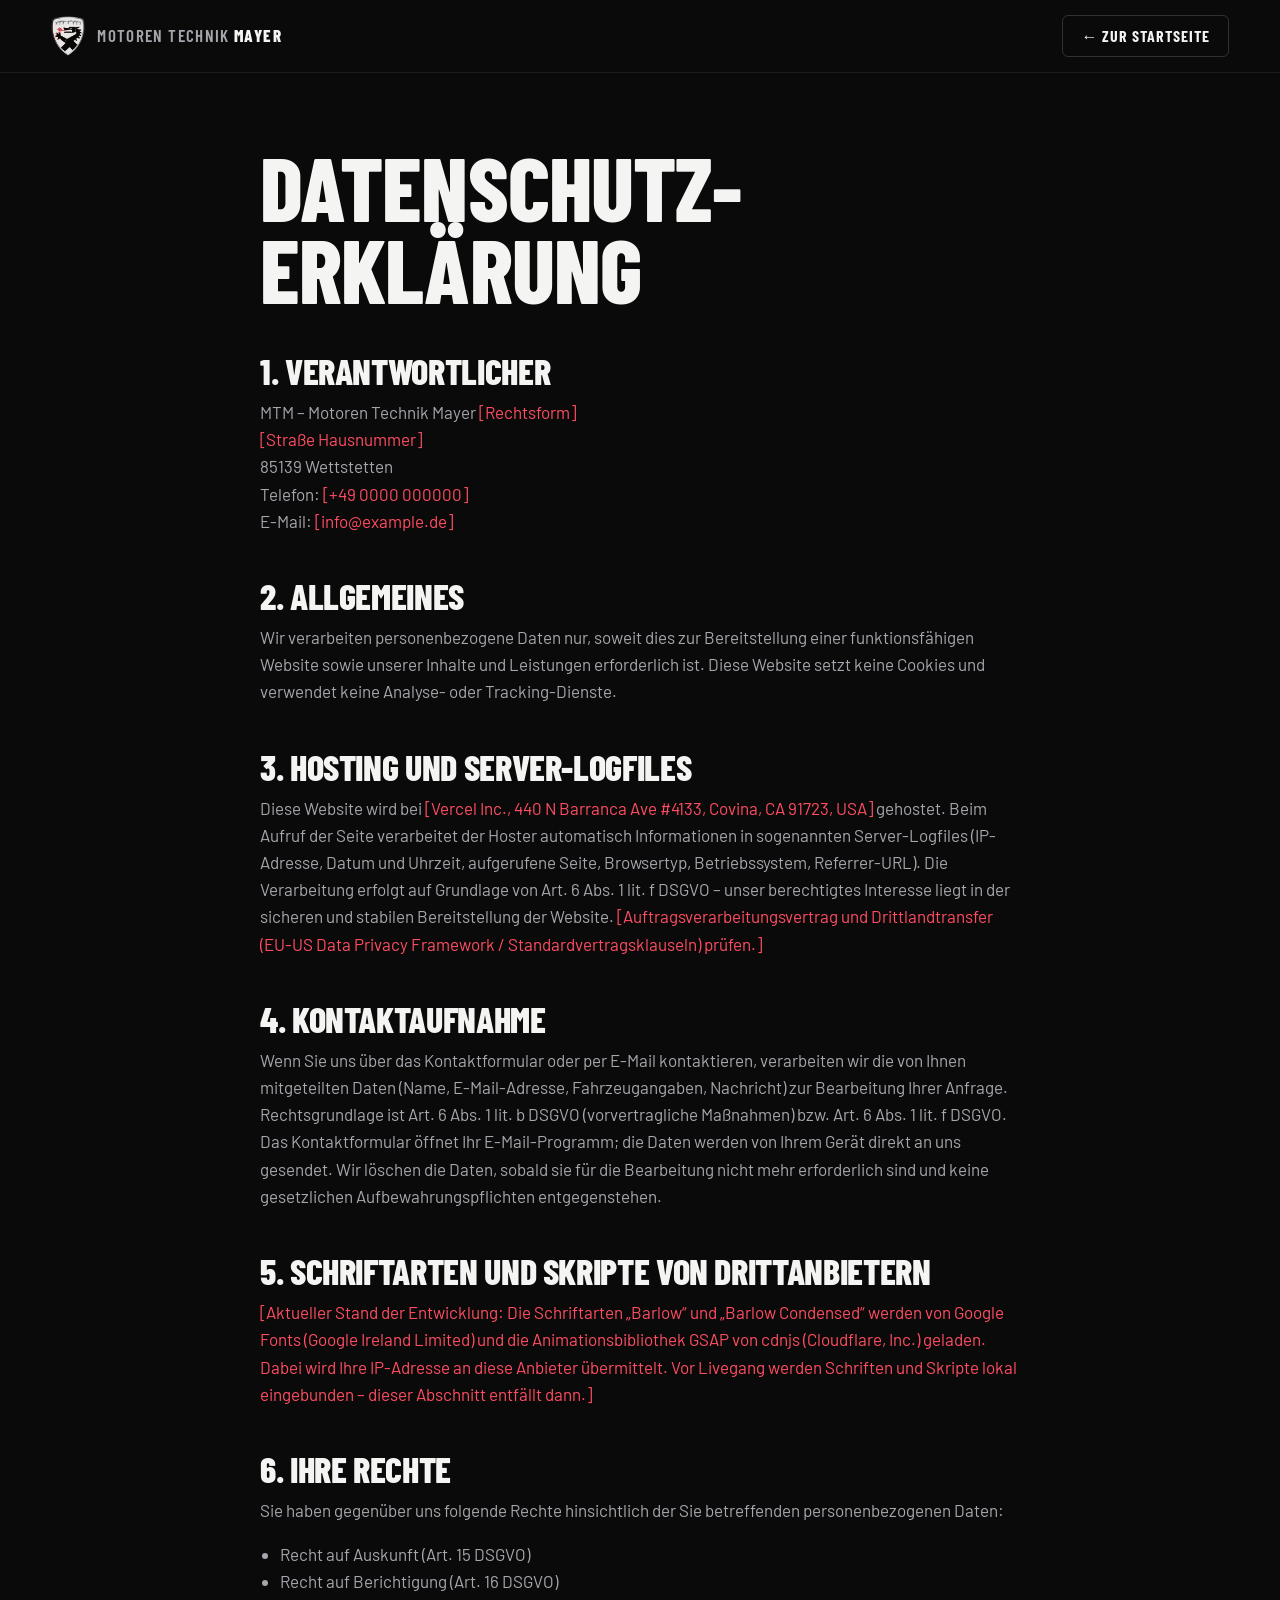
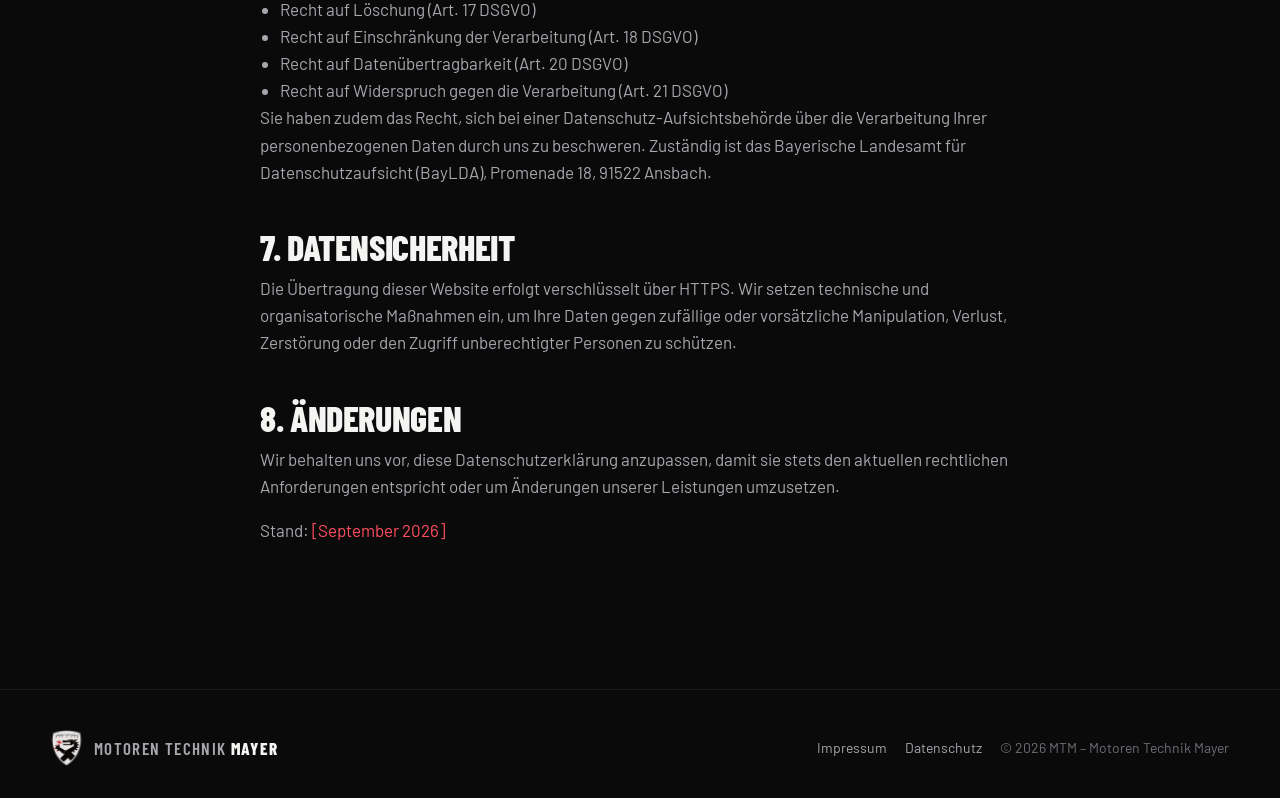
==== datenschutz.html @ c486013d "MTM Website: Onepager, Rechtsseiten und Projektgerüst Hero, Ticker, Leistungen (8 Karten), Stage 1 R" ====
<!DOCTYPE html>
<html lang="de">
<head>
<meta charset="utf-8">
<meta name="viewport" content="width=device-width, initial-scale=1, viewport-fit=cover">
<meta name="theme-color" content="#0A0A0B">
<title>Datenschutzerklärung — MTM Motoren Technik Mayer</title>
<meta name="robots" content="noindex, follow">
<link rel="canonical" href="https://DOMAIN/datenschutz">
<link rel="icon" href="assets/logos/mtm-wappen.png" type="image/png">
<link rel="preconnect" href="https://fonts.googleapis.com">
<link rel="preconnect" href="https://fonts.gstatic.com" crossorigin>
<link href="https://fonts.googleapis.com/css2?family=Barlow+Condensed:wght@700;800&family=Barlow:wght@400;500;600&display=swap" rel="stylesheet">
<link rel="stylesheet" href="style.css">
</head>
<body>
<header class="nav nav--static">
  <div class="nav__inner">
    <a class="nav__brand" href="index.html" aria-label="MTM – zur Startseite">
      <img src="assets/logos/mtm-wappen.png" alt="" width="128" height="150">
      <span class="nav__brand-text">Motoren Technik <strong>Mayer</strong></span>
    </a>
    <a class="btn btn--ghost btn--sm" href="index.html">← Zur Startseite</a>
  </div>
</header>

<main class="legal">
  <div class="container">
    <h1>Datenschutz&shy;erklärung</h1>

    <!-- TODO: Entwurf. Vor Livegang durch den Kunden bzw. rechtlich prüfen lassen. -->
    <h2>1. Verantwortlicher</h2>
    <address>
      MTM – Motoren Technik Mayer <span class="todo">[Rechtsform]</span><br>
      <span class="todo">[Straße Hausnummer]</span><br>
      85139 Wettstetten<br>
      Telefon: <span class="todo">[+49 0000 000000]</span><br>
      E-Mail: <span class="todo">[info@example.de]</span>
    </address>

    <h2>2. Allgemeines</h2>
    <p>Wir verarbeiten personenbezogene Daten nur, soweit dies zur Bereitstellung einer funktionsfähigen Website sowie unserer Inhalte und Leistungen erforderlich ist. Diese Website setzt keine Cookies und verwendet keine Analyse- oder Tracking-Dienste.</p>

    <h2>3. Hosting und Server-Logfiles</h2>
    <p>Diese Website wird bei <span class="todo">[Vercel Inc., 440 N Barranca Ave #4133, Covina, CA 91723, USA]</span> gehostet. Beim Aufruf der Seite verarbeitet der Hoster automatisch Informationen in sogenannten Server-Logfiles (IP-Adresse, Datum und Uhrzeit, aufgerufene Seite, Browsertyp, Betriebssystem, Referrer-URL). Die Verarbeitung erfolgt auf Grundlage von Art. 6 Abs. 1 lit. f DSGVO – unser berechtigtes Interesse liegt in der sicheren und stabilen Bereitstellung der Website. <span class="todo">[Auftragsverarbeitungsvertrag und Drittlandtransfer (EU-US Data Privacy Framework / Standardvertragsklauseln) prüfen.]</span></p>

    <h2>4. Kontaktaufnahme</h2>
    <p>Wenn Sie uns über das Kontaktformular oder per E-Mail kontaktieren, verarbeiten wir die von Ihnen mitgeteilten Daten (Name, E-Mail-Adresse, Fahrzeugangaben, Nachricht) zur Bearbeitung Ihrer Anfrage. Rechtsgrundlage ist Art. 6 Abs. 1 lit. b DSGVO (vorvertragliche Maßnahmen) bzw. Art. 6 Abs. 1 lit. f DSGVO. Das Kontaktformular öffnet Ihr E-Mail-Programm; die Daten werden von Ihrem Gerät direkt an uns gesendet. Wir löschen die Daten, sobald sie für die Bearbeitung nicht mehr erforderlich sind und keine gesetzlichen Aufbewahrungspflichten entgegenstehen.</p>

    <h2>5. Schriftarten und Skripte von Drittanbietern</h2>
    <p><span class="todo">[Aktueller Stand der Entwicklung: Die Schriftarten „Barlow“ und „Barlow Condensed“ werden von Google Fonts (Google Ireland Limited) und die Animationsbibliothek GSAP von cdnjs (Cloudflare, Inc.) geladen. Dabei wird Ihre IP-Adresse an diese Anbieter übermittelt. Vor Livegang werden Schriften und Skripte lokal eingebunden – dieser Abschnitt entfällt dann.]</span></p>

    <h2>6. Ihre Rechte</h2>
    <p>Sie haben gegenüber uns folgende Rechte hinsichtlich der Sie betreffenden personenbezogenen Daten:</p>
    <ul>
      <li>Recht auf Auskunft (Art. 15 DSGVO)</li>
      <li>Recht auf Berichtigung (Art. 16 DSGVO)</li>
      <li>Recht auf Löschung (Art. 17 DSGVO)</li>
      <li>Recht auf Einschränkung der Verarbeitung (Art. 18 DSGVO)</li>
      <li>Recht auf Datenübertragbarkeit (Art. 20 DSGVO)</li>
      <li>Recht auf Widerspruch gegen die Verarbeitung (Art. 21 DSGVO)</li>
    </ul>
    <p>Sie haben zudem das Recht, sich bei einer Datenschutz-Aufsichtsbehörde über die Verarbeitung Ihrer personenbezogenen Daten durch uns zu beschweren. Zuständig ist das Bayerische Landesamt für Datenschutzaufsicht (BayLDA), Promenade 18, 91522 Ansbach.</p>

    <h2>7. Datensicherheit</h2>
    <p>Die Übertragung dieser Website erfolgt verschlüsselt über HTTPS. Wir setzen technische und organisatorische Maßnahmen ein, um Ihre Daten gegen zufällige oder vorsätzliche Manipulation, Verlust, Zerstörung oder den Zugriff unberechtigter Personen zu schützen.</p>

    <h2>8. Änderungen</h2>
    <p>Wir behalten uns vor, diese Datenschutzerklärung anzupassen, damit sie stets den aktuellen rechtlichen Anforderungen entspricht oder um Änderungen unserer Leistungen umzusetzen.</p>
    <p>Stand: <span class="todo">[September 2026]</span></p>
  </div>
</main>

<footer class="footer">
  <div class="container footer__inner">
    <a class="footer__brand" href="index.html">
      <img src="assets/logos/mtm-wappen.png" alt="" width="128" height="150">
      <span>Motoren Technik <strong>Mayer</strong></span>
    </a>
    <div class="footer__legal">
      <a href="impressum.html">Impressum</a>
      <a href="datenschutz.html">Datenschutz</a>
      <span>© 2026 MTM – Motoren Technik Mayer</span>
    </div>
  </div>
</footer>
</body>
</html>
---- style.css ----
/* MTM — Motoren Technik Mayer · style.css
   Tokens oben, dann Basis, Komponenten, Sektionen, Responsive. */

/* ---------- tokens ---------- */
:root{
  --bg:#0A0A0B; --bg-2:#111113; --bg-3:#18181B;
  --ink:#F4F4F2; --ink-2:#A6A6AC; --ink-3:#6E6E75;
  --line:rgba(255,255,255,.08); --line-2:rgba(255,255,255,.16);
  --accent:#E4001B; --accent-2:#FF2A42; --accent-dark:#8F0012;
  --accent-text:#FF4D61;
  --chrome:#C9CBCF; --paper:#FFFFFF;
  --display:'Barlow Condensed',Impact,'Arial Narrow',sans-serif;
  --body:'Barlow',system-ui,-apple-system,'Segoe UI',sans-serif;
  --gutter:clamp(20px,4vw,56px); --max:1400px;
  --r:6px; --r-lg:10px;
  --nav-h:72px;
  --ease:cubic-bezier(.2,.8,.2,1); --dur:.2s;
  --shadow:0 20px 60px rgba(0,0,0,.45);
}

/* ---------- basis ---------- */
*,*::before,*::after{box-sizing:border-box}
html{
  scroll-behavior:smooth;
  scroll-padding-top:calc(var(--nav-h) + 8px);
  -webkit-text-size-adjust:100%;
}
body{
  margin:0;
  background:var(--bg);
  color:var(--ink);
  font-family:var(--body);
  font-size:17px;
  line-height:1.6;
  -webkit-font-smoothing:antialiased;
  -webkit-tap-highlight-color:transparent;
  overflow-x:hidden;
}
img{display:block;max-width:100%;height:auto}
a{color:inherit;text-decoration:none}
p{margin:0 0 1em}
ul{margin:0;padding:0;list-style:none}
h1,h2,h3{margin:0;font-family:var(--display);line-height:.92;text-transform:uppercase;letter-spacing:-.01em;text-wrap:balance}
h1{font-weight:800}
h2{font-weight:800;font-size:clamp(38px,5.2vw,74px)}
h3{font-weight:700;font-size:28px;letter-spacing:0}
strong{font-weight:600}
::selection{background:var(--accent);color:#fff}
:focus-visible{outline:2px solid var(--accent-2);outline-offset:3px}
.nowrap{white-space:nowrap}

.skip{
  position:absolute;left:var(--gutter);top:-100px;z-index:100;
  padding:10px 16px;background:var(--accent);color:#fff;border-radius:var(--r);
}
.skip:focus{top:12px}

/* Reveal-Zustand nur, wenn JS läuft; ohne JS/GSAP ist alles sichtbar. */
.js [data-reveal],.js [data-reveal-group]>*{opacity:0;transform:translateY(30px)}
.js [data-hero]{opacity:0;transform:translateY(24px)}
.js [data-hero-media]{opacity:0;transform:scale(1.04)}
.js [data-hero-line]{transform:translateY(110%)}
@media (prefers-reduced-motion:reduce){
  html{scroll-behavior:auto}
  *{animation:none!important;transition:none!important}
  .js [data-reveal],.js [data-reveal-group]>*,.js [data-hero],.js [data-hero-media],.js [data-hero-line]{opacity:1;transform:none}
}

/* ---------- layout ---------- */
.container{width:min(100% - 2*var(--gutter),var(--max));margin-inline:auto}
.section{padding-block:clamp(80px,10vw,150px)}
.section__head{max-width:900px;margin-bottom:clamp(40px,5vw,72px)}
.section__head--row{
  max-width:none;display:flex;align-items:flex-end;justify-content:space-between;gap:32px;flex-wrap:wrap;
}
.section__head--row .btn{flex-shrink:0;margin-bottom:6px}
.section__lead{font-size:19px;color:var(--ink-2);max-width:640px;margin-top:20px}
.grid-2{display:grid;grid-template-columns:1fr 1fr;gap:clamp(40px,6vw,96px);align-items:center}
.grid-2--rev>*:first-child{order:2}
.grid-2--rev>*:last-child{order:1}

.eyebrow{
  font-family:var(--display);font-weight:700;font-size:14px;letter-spacing:.18em;text-transform:uppercase;
  color:var(--accent-text);margin:0 0 18px;
}
.eyebrow::before{
  content:"";display:inline-block;width:22px;height:2px;background:var(--accent);
  vertical-align:middle;margin-right:12px;position:relative;top:-2px;
}

/* ---------- buttons ---------- */
.btn{
  display:inline-flex;align-items:center;justify-content:center;gap:10px;
  min-height:52px;padding:0 26px;border-radius:var(--r);
  font-family:var(--display);font-weight:700;font-size:18px;letter-spacing:.06em;text-transform:uppercase;
  border:1px solid transparent;cursor:pointer;
  transition:background-color var(--dur) var(--ease),border-color var(--dur) var(--ease),color var(--dur) var(--ease),transform var(--dur) var(--ease);
}
.btn:active{transform:scale(.98)}
.btn--primary{background:var(--accent);color:#fff}
.btn--ghost{border-color:var(--line-2);color:var(--ink)}
.btn--sm{min-height:42px;padding:0 18px;font-size:16px}
.btn--block{width:100%}
.btn__arrow{transition:transform var(--dur) var(--ease)}
@media (hover:hover){
  .btn--primary:hover{background:var(--accent-2)}
  .btn--ghost:hover{border-color:var(--ink);background:rgba(255,255,255,.04)}
  .btn:hover .btn__arrow{transform:translateX(4px)}
}

.chip{
  display:inline-block;padding:6px 12px;border-radius:4px;
  background:rgba(10,10,11,.75);backdrop-filter:blur(8px);-webkit-backdrop-filter:blur(8px);
  border:1px solid var(--line-2);
  font-family:var(--display);font-size:14px;font-weight:600;letter-spacing:.1em;text-transform:uppercase;color:var(--chrome);
}

/* ---------- nav ---------- */
.nav{
  position:fixed;inset:0 0 auto 0;z-index:50;
  padding-top:env(safe-area-inset-top);
  transition:background-color .3s var(--ease),border-color .3s var(--ease);
  border-bottom:1px solid transparent;
}
.nav.is-scrolled{
  background:rgba(10,10,11,.82);
  backdrop-filter:blur(14px);-webkit-backdrop-filter:blur(14px);
  border-color:var(--line);
}
.nav__inner{
  width:min(100% - 2*var(--gutter),var(--max));margin-inline:auto;
  height:var(--nav-h);display:flex;align-items:center;justify-content:space-between;gap:24px;
}
.nav__brand{display:flex;align-items:center;gap:12px}
.nav__brand img{width:auto;height:40px}
.nav__brand-text{
  font-family:var(--display);font-size:17px;letter-spacing:.08em;text-transform:uppercase;color:var(--ink-2);font-weight:600;
}
.nav__brand-text strong{color:var(--ink);font-weight:800}
.nav__links{display:flex;align-items:center;gap:28px}
.nav__links>a:not(.btn){
  font-weight:500;font-size:15px;letter-spacing:.02em;color:var(--ink-2);
  transition:color var(--dur) var(--ease);
}
.nav__links>a:not(.btn)[aria-current]{color:var(--ink)}
@media (hover:hover){.nav__links>a:not(.btn):hover{color:var(--ink)}}
.nav__toggle{
  display:none;width:48px;height:48px;margin-right:-10px;padding:0;
  background:none;border:0;cursor:pointer;position:relative;
}
.nav__toggle span{
  position:absolute;left:12px;width:24px;height:2px;background:var(--ink);
  transition:transform .3s var(--ease),top .3s var(--ease);
}
.nav__toggle span:first-child{top:19px}
.nav__toggle span:last-child{top:27px}
.nav__toggle[aria-expanded="true"] span:first-child{top:23px;transform:rotate(45deg)}
.nav__toggle[aria-expanded="true"] span:last-child{top:23px;transform:rotate(-45deg)}

/* ---------- hero ---------- */
.hero{
  position:relative;overflow:hidden;
  padding-top:calc(var(--nav-h) + env(safe-area-inset-top) + clamp(40px,8vh,96px));
  padding-bottom:clamp(56px,8vh,110px);
  min-height:100svh;display:flex;align-items:center;
}
.hero__inner{
  width:min(100% - 2*var(--gutter),var(--max));margin-inline:auto;
  display:grid;grid-template-columns:minmax(0,1.15fr) minmax(0,.85fr);gap:clamp(32px,5vw,80px);align-items:center;
  position:relative;z-index:1;
}
.hero__title{
  font-size:clamp(64px,10.5vw,164px);
  line-height:.88;margin:8px 0 28px;
}
.hero__title .line{display:block;overflow:hidden;padding-bottom:.06em;margin-bottom:-.06em}
.hero__title .line>span{display:block}
.hero__title em{font-style:normal;color:var(--accent)}
.hero__lead{font-size:clamp(18px,1.6vw,21px);color:var(--ink-2);max-width:560px;margin-bottom:34px}
.hero__actions{display:flex;flex-wrap:wrap;gap:14px;margin-bottom:clamp(40px,5vw,64px)}
.hero__facts{display:grid;grid-template-columns:repeat(3,minmax(0,auto));gap:24px;justify-content:start}
.hero__facts li{display:flex;flex-direction:column;gap:2px}
.hero__facts li+li{padding-left:24px;border-left:1px solid var(--line-2)}
.hero__facts strong{font-family:var(--display);font-size:30px;font-weight:800;line-height:1;text-transform:uppercase}
.hero__facts span{font-size:14px;color:var(--ink-3);max-width:180px;line-height:1.35}

.hero__media{
  position:relative;margin:0;border-radius:var(--r-lg);overflow:hidden;
  border:1px solid var(--line-2);box-shadow:var(--shadow);
  aspect-ratio:659/500;background:var(--bg-2);
}
.hero__media img{width:100%;height:100%;object-fit:cover}
.hero__media .chip{position:absolute;left:16px;bottom:16px}
.hero__media::after{
  content:"";position:absolute;inset:0;pointer-events:none;
  background:linear-gradient(180deg,rgba(0,0,0,0) 55%,rgba(0,0,0,.45));
}
.hero__glow{
  position:absolute;right:-10%;top:10%;width:60vw;height:60vw;max-width:900px;max-height:900px;
  background:radial-gradient(circle,rgba(228,0,27,.22) 0%,rgba(228,0,27,0) 60%);
  filter:blur(20px);pointer-events:none;
}

/* ---------- ticker ---------- */
.ticker{
  border-block:1px solid var(--line);overflow:hidden;
  background:var(--bg-2);
  -webkit-mask-image:linear-gradient(90deg,transparent,#000 8%,#000 92%,transparent);
  mask-image:linear-gradient(90deg,transparent,#000 8%,#000 92%,transparent);
}
.ticker__track{
  display:flex;width:max-content;padding:18px 0;
  animation:ticker 38s linear infinite;
}
.ticker__track span{
  font-family:var(--display);font-weight:700;font-size:18px;letter-spacing:.16em;text-transform:uppercase;color:var(--ink-2);
  padding:0 34px;position:relative;white-space:nowrap;
}
.ticker__track span::after{
  content:"";position:absolute;right:-3px;top:50%;width:6px;height:6px;margin-top:-3px;background:var(--accent);transform:rotate(45deg);
}
@keyframes ticker{to{transform:translateX(-50%)}}
@media (hover:hover){.ticker:hover .ticker__track{animation-play-state:paused}}

/* ---------- cards (leistungen) ---------- */
.cards{display:grid;grid-template-columns:repeat(4,1fr);gap:18px}
.card{
  background:var(--bg-2);border:1px solid var(--line);border-radius:var(--r-lg);overflow:hidden;
  display:flex;flex-direction:column;
  transition:border-color var(--dur) var(--ease),transform .35s var(--ease);
}
.card__media{
  position:relative;aspect-ratio:3/2;background:var(--paper);overflow:hidden;
}
.card__media img{
  position:absolute;inset:0;width:100%;height:100%;object-fit:contain;padding:8%;
  transition:transform .6s var(--ease),opacity .4s var(--ease);
}
.card__media--photo{background:var(--bg-3)}
.card__media--photo img{object-fit:cover;padding:0}
.card__swap{opacity:0}
.card__body{padding:22px 22px 26px;display:flex;flex-direction:column;gap:8px;flex:1}
.card__index{
  font-family:var(--display);font-size:14px;font-weight:700;letter-spacing:.16em;color:var(--accent-text);
}
.card__body h3{margin-bottom:2px}
.card__body p{color:var(--ink-2);font-size:15.5px;margin:0}
@media (hover:hover){
  .card:hover{border-color:var(--line-2);transform:translateY(-4px)}
  .card:hover .card__media img{transform:scale(1.04)}
  .card--swap:hover .card__swap{opacity:1}
}

/* ---------- stage 1 ---------- */
.stage{
  padding-block:clamp(80px,10vw,150px);
  background:
    radial-gradient(ellipse 70% 60% at 50% 100%,rgba(228,0,27,.16),transparent 70%),
    var(--bg-2);
  border-block:1px solid var(--line);
}
.stage__banner{
  margin:0;border-radius:var(--r-lg);overflow:hidden;border:1px solid var(--line-2);
  aspect-ratio:1500/438;background:var(--bg-3);box-shadow:var(--shadow);
}
.stage__banner img{width:100%;height:100%;object-fit:cover}
.stage__grid{
  display:grid;grid-template-columns:1fr 1fr;gap:clamp(32px,5vw,80px);align-items:center;
  margin-top:clamp(36px,4vw,56px);
}
.specs{display:grid;grid-template-columns:repeat(3,1fr);gap:14px}
.specs li{
  background:var(--bg);border:1px solid var(--line);border-radius:var(--r-lg);padding:22px 18px 18px;
  display:flex;flex-direction:column;gap:6px;
}
.specs strong{font-family:var(--display);font-size:clamp(40px,4.5vw,64px);font-weight:800;line-height:1;text-transform:uppercase}
.specs span{font-family:var(--display);font-size:15px;font-weight:700;letter-spacing:.16em;text-transform:uppercase;color:var(--accent-text)}
.stage__copy p{color:var(--ink-2);font-size:18px}
.stage__copy p:last-child{margin-bottom:0}

/* ---------- technik / about ---------- */
.technik__media,.about__media{position:relative;display:grid;gap:18px}
.panel{
  margin:0;border-radius:var(--r-lg);overflow:hidden;border:1px solid var(--line-2);
  background:var(--bg-3);box-shadow:var(--shadow);
}
.panel img{width:100%;height:100%;object-fit:cover}
.panel--light{background:var(--paper)}
.panel--light img{object-fit:contain;padding:6%}
.panel--offset{width:72%;margin-left:auto;margin-top:-14%}
.technik__copy h2,.about__copy h2{margin-bottom:22px}
.technik__copy>p,.about__copy>p{color:var(--ink-2);font-size:18px}
.checks{display:grid;gap:12px;margin:26px 0 34px}
.checks li{position:relative;padding-left:32px;font-weight:500}
.checks li::before{
  content:"";position:absolute;left:0;top:7px;width:14px;height:8px;
  border-left:2px solid var(--accent);border-bottom:2px solid var(--accent);transform:rotate(-45deg);
}
.stats{display:grid;grid-template-columns:repeat(3,1fr);gap:24px;margin-top:36px;padding-top:32px;border-top:1px solid var(--line)}
.stats strong{display:block;font-family:var(--display);font-size:clamp(40px,4vw,56px);font-weight:800;line-height:1;margin-bottom:6px}
.stats li>span{font-size:14px;color:var(--ink-3);line-height:1.35;display:block}

/* ---------- kontakt ---------- */
.contact{border-top:1px solid var(--line);background:var(--bg-2)}
.contact .grid-2{align-items:start}
.contact__copy h2{margin-bottom:22px}
.contact__copy>p{color:var(--ink-2);font-size:18px}
.contact__address{
  font-style:normal;display:grid;grid-template-columns:1fr 1fr;gap:24px 32px;margin-top:36px;padding-top:32px;border-top:1px solid var(--line);
}
.contact__address p{margin:0;line-height:1.5}
.contact__address a{border-bottom:1px solid var(--line-2);transition:border-color var(--dur) var(--ease)}
@media (hover:hover){.contact__address a:hover{border-color:var(--ink)}}
.contact__label{
  display:block;font-family:var(--display);font-size:13px;font-weight:700;letter-spacing:.16em;text-transform:uppercase;color:var(--ink-3);margin-bottom:6px;
}

.form{
  background:var(--bg);border:1px solid var(--line);border-radius:var(--r-lg);
  padding:clamp(22px,3vw,36px);display:grid;gap:18px;
}
.form__row{display:grid;grid-template-columns:1fr 1fr;gap:18px}
.field{display:grid;gap:8px}
.field>span{font-size:14px;font-weight:600;letter-spacing:.02em}
.field small{font-weight:400;color:var(--ink-3)}
.field input,.field textarea{
  width:100%;font:inherit;font-size:16px;color:var(--ink);
  background:var(--bg-3);border:1px solid var(--line-2);border-radius:var(--r);
  padding:13px 14px;min-height:50px;
  transition:border-color var(--dur) var(--ease),box-shadow var(--dur) var(--ease);
}
.field textarea{resize:vertical;min-height:130px}
.field input::placeholder,.field textarea::placeholder{color:var(--ink-3)}
.field input:focus,.field textarea:focus{outline:0;border-color:var(--accent);box-shadow:0 0 0 3px rgba(228,0,27,.2)}
.field input:user-invalid,.field textarea:user-invalid{border-color:var(--accent)}
.check{display:flex;gap:12px;align-items:flex-start;font-size:14px;color:var(--ink-2);cursor:pointer}
.check input{width:20px;height:20px;margin:1px 0 0;accent-color:var(--accent);flex-shrink:0}
.check a{color:var(--ink);border-bottom:1px solid var(--line-2)}
.form__note{margin:0;font-size:14px;color:var(--ink-2);min-height:1.4em}
.form__note.is-error{color:var(--accent-text)}

/* ---------- footer ---------- */
.footer{border-top:1px solid var(--line);padding:40px 0 calc(32px + env(safe-area-inset-bottom))}
.footer__inner{display:flex;align-items:center;justify-content:space-between;gap:28px;flex-wrap:wrap}
.footer__brand{display:flex;align-items:center;gap:12px;font-family:var(--display);letter-spacing:.08em;text-transform:uppercase;color:var(--ink-2);font-weight:600}
.footer__brand img{height:36px;width:auto}
.footer__brand strong{color:var(--ink);font-weight:800}
.footer__nav{display:flex;gap:22px;flex-wrap:wrap}
.footer__nav a,.footer__legal a{font-size:14px;color:var(--ink-2);transition:color var(--dur) var(--ease)}
@media (hover:hover){.footer__nav a:hover,.footer__legal a:hover{color:var(--ink)}}
.footer__legal{display:flex;gap:18px;flex-wrap:wrap;font-size:14px;color:var(--ink-3)}

/* ---------- responsive ---------- */
@media (max-width:1100px){
  .cards{grid-template-columns:repeat(2,1fr)}
  .hero__title{font-size:clamp(60px,12vw,140px)}
}
@media (max-width:900px){
  :root{--nav-h:64px}
  .nav__toggle{display:block}
  .nav__links{
    position:fixed;inset:calc(var(--nav-h) + env(safe-area-inset-top)) 0 auto 0;
    flex-direction:column;align-items:stretch;gap:0;
    background:var(--bg);border-bottom:1px solid var(--line);
    padding:8px var(--gutter) 24px;
    transform:translateY(-8px);opacity:0;visibility:hidden;
    transition:transform .3s var(--ease),opacity .3s var(--ease),visibility 0s .3s;
  }
  .nav.is-open .nav__links{transform:none;opacity:1;visibility:visible;transition-delay:0s}
  .nav.is-open{background:var(--bg);border-color:var(--line)}
  .nav__links>a:not(.btn){font-size:20px;font-family:var(--display);text-transform:uppercase;letter-spacing:.06em;padding:14px 0;border-bottom:1px solid var(--line)}
  .nav__links>.btn{margin-top:18px;width:100%;min-height:52px;font-size:18px}
  .nav__brand-text{display:none}

  .hero{min-height:auto;display:block}
  .hero__inner{grid-template-columns:1fr}
  .hero__media{max-width:560px}
  .hero__glow{right:-30%;top:auto;bottom:-10%;width:90vw;height:90vw}

  .grid-2{grid-template-columns:1fr}
  .grid-2--rev>*:first-child{order:1}
  .grid-2--rev>*:last-child{order:2}
  .technik__media,.about__media{max-width:560px}
  .stage__grid{grid-template-columns:1fr}
}
@media (max-width:640px){
  body{font-size:16px}
  .cards{grid-template-columns:1fr}
  .hero__facts{grid-template-columns:1fr 1fr;gap:16px}
  .hero__facts li:last-child{grid-column:1 / -1;padding-left:0;border-left:0}
  .hero__facts strong{font-size:26px}
  .specs{grid-template-columns:1fr 1fr}
  .specs li:last-child{grid-column:1 / -1}
  .stats{grid-template-columns:1fr 1fr}
  .stats li:last-child{grid-column:1 / -1}
  .contact__address{grid-template-columns:1fr}
  .form__row{grid-template-columns:1fr}
  .footer__inner{flex-direction:column;align-items:flex-start}
  h3{font-size:26px}
}

/* ---------- rechtstexte (impressum / datenschutz, ohne JS) ---------- */
.legal{padding:clamp(40px,6vw,72px) 0 clamp(80px,10vw,140px)}
.legal .container{max-width:760px}
.legal h1{font-size:clamp(44px,7vw,96px);margin-bottom:32px}
.legal h2{font-size:clamp(26px,3vw,36px);margin:44px 0 12px}
.legal p,.legal li{color:var(--ink-2)}
.legal ul{padding-left:20px;list-style:disc}
.legal a{color:var(--ink);border-bottom:1px solid var(--line-2)}
.legal address{font-style:normal;margin-bottom:1em;color:var(--ink-2)}
.legal .todo{color:var(--accent-text)}
.nav--static{position:static;background:var(--bg);border-color:var(--line)}
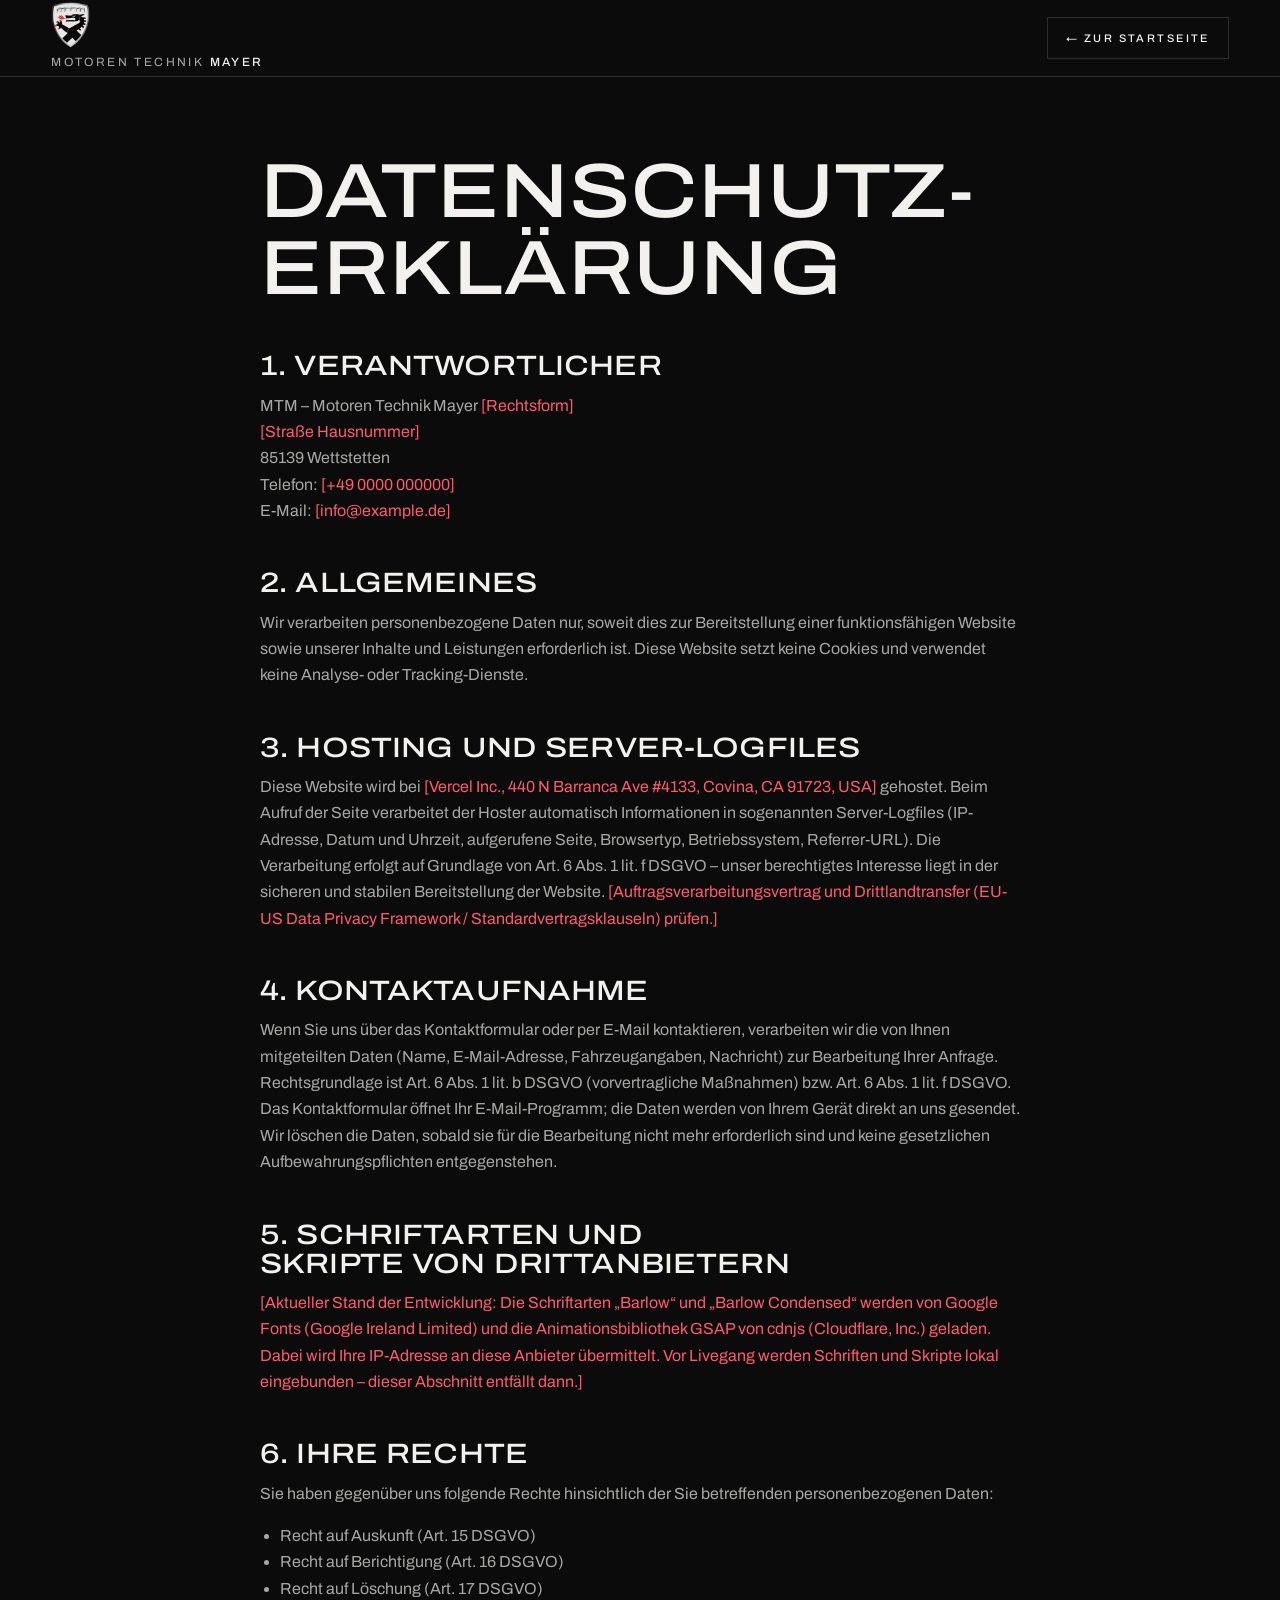
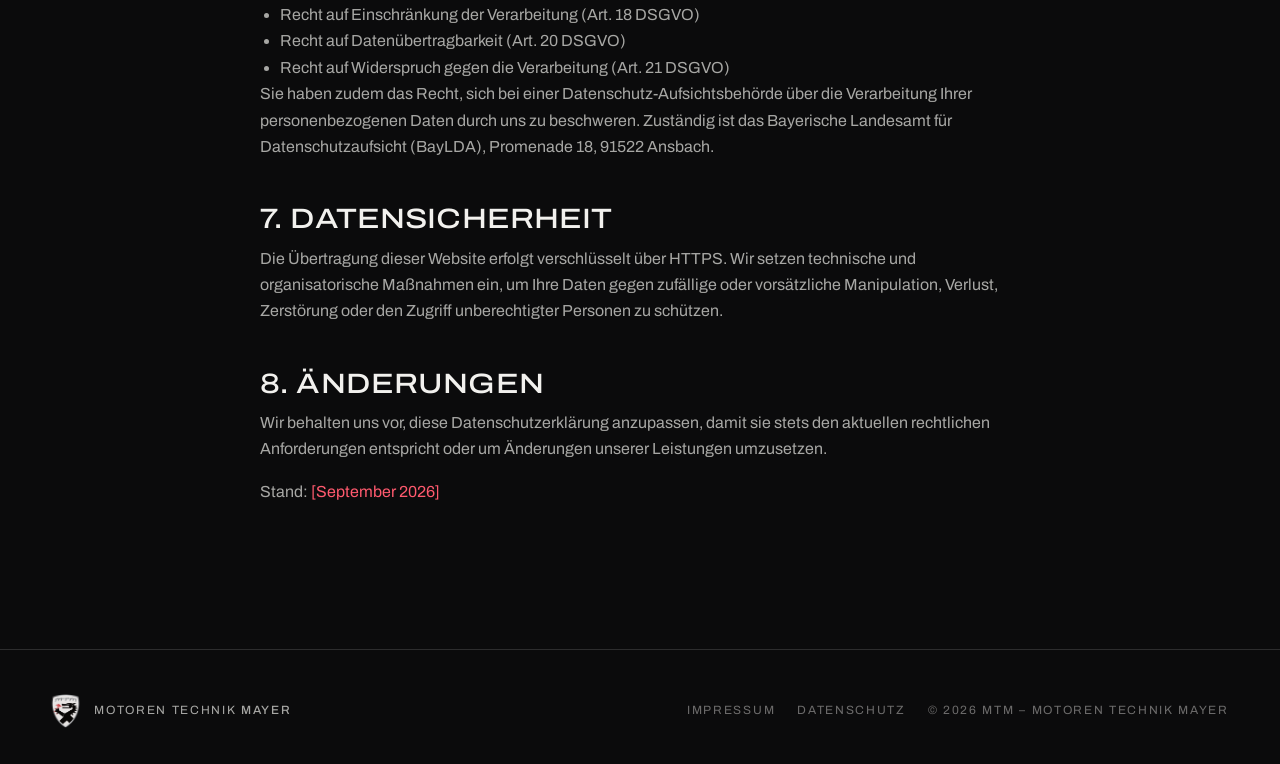
==== commit dec933a9: "Redesign: cinematischer Lamborghini-Look - Hero als Vollbild-Slider (3 Slides, Ken Burns, Fortschrit" ====
--- a/datenschutz.html
+++ b/datenschutz.html
@@ -10,7 +10,7 @@
 <link rel="icon" href="assets/logos/mtm-wappen.png" type="image/png">
 <link rel="preconnect" href="https://fonts.googleapis.com">
 <link rel="preconnect" href="https://fonts.gstatic.com" crossorigin>
-<link href="https://fonts.googleapis.com/css2?family=Barlow+Condensed:wght@700;800&family=Barlow:wght@400;500;600&display=swap" rel="stylesheet">
+<link href="https://fonts.googleapis.com/css2?family=Archivo:wdth,wght@100..125,300..700&display=swap" rel="stylesheet">
 <link rel="stylesheet" href="style.css">
 </head>
 <body>
--- a/style.css
+++ b/style.css
@@ -1,412 +1,389 @@
 /* MTM — Motoren Technik Mayer · style.css
-   Tokens oben, dann Basis, Komponenten, Sektionen, Responsive. */
+   Tokens oben, dann Basis, Komponenten, Sektionen, Responsive.
+   Look: cinematisch-dunkel mit weißen Blöcken, breite Grotesk-Versalien, Radius 0. */
 
 /* ---------- tokens ---------- */
 :root{
-  --bg:#0A0A0B; --bg-2:#111113; --bg-3:#18181B;
-  --ink:#F4F4F2; --ink-2:#A6A6AC; --ink-3:#6E6E75;
-  --line:rgba(255,255,255,.08); --line-2:rgba(255,255,255,.16);
-  --accent:#E4001B; --accent-2:#FF2A42; --accent-dark:#8F0012;
-  --accent-text:#FF4D61;
-  --chrome:#C9CBCF; --paper:#FFFFFF;
-  --display:'Barlow Condensed',Impact,'Arial Narrow',sans-serif;
-  --body:'Barlow',system-ui,-apple-system,'Segoe UI',sans-serif;
-  --gutter:clamp(20px,4vw,56px); --max:1400px;
-  --r:6px; --r-lg:10px;
-  --nav-h:72px;
-  --ease:cubic-bezier(.2,.8,.2,1); --dur:.2s;
-  --shadow:0 20px 60px rgba(0,0,0,.45);
+  --bg:#0B0B0C; --bg-2:#141416;
+  --paper:#F4F3F0; --paper-2:#FFFFFF;
+  --ink:#F2F1EE; --ink-2:rgba(242,241,238,.68); --ink-3:rgba(242,241,238,.42);
+  --dark:#0B0B0C; --dark-2:rgba(11,11,12,.66); --dark-3:rgba(11,11,12,.42);
+  --line:rgba(255,255,255,.14); --line-dark:rgba(11,11,12,.14);
+  --accent:#E4001B;
+  --font:'Archivo',system-ui,-apple-system,'Segoe UI',Roboto,sans-serif;
+  --gutter:clamp(20px,4vw,64px); --max:1520px;
+  --nav-h:76px;
+  --ease-out:cubic-bezier(.23,1,.32,1); --ease-in-out:cubic-bezier(.77,0,.175,1);
+  --dur:.2s;
 }
 
 /* ---------- basis ---------- */
 *,*::before,*::after{box-sizing:border-box}
-html{
-  scroll-behavior:smooth;
-  scroll-padding-top:calc(var(--nav-h) + 8px);
-  -webkit-text-size-adjust:100%;
-}
+html{scroll-behavior:smooth;scroll-padding-top:0;-webkit-text-size-adjust:100%;-webkit-tap-highlight-color:transparent}
 body{
-  margin:0;
-  background:var(--bg);
-  color:var(--ink);
-  font-family:var(--body);
-  font-size:17px;
-  line-height:1.6;
-  -webkit-font-smoothing:antialiased;
-  -webkit-tap-highlight-color:transparent;
-  overflow-x:hidden;
+  margin:0;background:var(--bg);color:var(--ink);
+  font-family:var(--font);font-size:16px;line-height:1.65;font-weight:400;
+  -webkit-font-smoothing:antialiased;overflow-x:hidden;
 }
 img{display:block;max-width:100%;height:auto}
 a{color:inherit;text-decoration:none}
+a,button,summary,label.check{touch-action:manipulation}
+button{font:inherit;color:inherit;background:none;border:0;padding:0;cursor:pointer}
 p{margin:0 0 1em}
-ul{margin:0;padding:0;list-style:none}
-h1,h2,h3{margin:0;font-family:var(--display);line-height:.92;text-transform:uppercase;letter-spacing:-.01em;text-wrap:balance}
-h1{font-weight:800}
-h2{font-weight:800;font-size:clamp(38px,5.2vw,74px)}
-h3{font-weight:700;font-size:28px;letter-spacing:0}
-strong{font-weight:600}
+ul,ol{margin:0;padding:0;list-style:none}
+h1,h2,h3{margin:0;font-weight:500;text-transform:uppercase;text-wrap:balance}
+h2{font-variation-settings:'wdth' 118;font-size:clamp(30px,3.6vw,54px);line-height:1.04;letter-spacing:.005em}
+h3{font-variation-settings:'wdth' 112;font-size:19px;line-height:1.2;letter-spacing:.03em}
+strong{font-weight:500}
 ::selection{background:var(--accent);color:#fff}
-:focus-visible{outline:2px solid var(--accent-2);outline-offset:3px}
-.nowrap{white-space:nowrap}
-
-.skip{
-  position:absolute;left:var(--gutter);top:-100px;z-index:100;
-  padding:10px 16px;background:var(--accent);color:#fff;border-radius:var(--r);
-}
+:focus-visible{outline:2px solid var(--accent);outline-offset:3px}
+
+.label{
+  display:block;margin:0 0 20px;
+  font-size:11.5px;font-weight:500;letter-spacing:.24em;text-transform:uppercase;
+  color:var(--ink-3);
+}
+.section--paper .label,.brands .label{color:inherit;opacity:.55}
+.container{width:min(100% - 2*var(--gutter),var(--max));margin-inline:auto}
+.section{padding-block:clamp(88px,10vw,160px)}
+.section--paper{background:var(--paper);color:var(--dark)}
+.section--paper+.section--paper.section--line{border-top:1px solid var(--line-dark)}
+.section__head{max-width:900px;margin-bottom:clamp(40px,5vw,72px)}
+.section__head--row{max-width:none;display:flex;align-items:flex-end;justify-content:space-between;gap:32px;flex-wrap:wrap}
+.grid-2{display:grid;grid-template-columns:1fr 1fr;gap:clamp(40px,7vw,120px);align-items:center}
+.grid-2--top{align-items:start}
+
+.skip{position:absolute;left:var(--gutter);top:-100px;z-index:100;padding:10px 16px;background:var(--accent);color:#fff}
 .skip:focus{top:12px}
 
-/* Reveal-Zustand nur, wenn JS läuft; ohne JS/GSAP ist alles sichtbar. */
-.js [data-reveal],.js [data-reveal-group]>*{opacity:0;transform:translateY(30px)}
-.js [data-hero]{opacity:0;transform:translateY(24px)}
-.js [data-hero-media]{opacity:0;transform:scale(1.04)}
-.js [data-hero-line]{transform:translateY(110%)}
+/* Reveal-Zustand nur mit JS; ohne JS/GSAP ist alles sichtbar. */
+.js [data-reveal],.js [data-reveal-group]>*{opacity:0;transform:translateY(24px)}
+.js .hero__slide.is-active [data-hero]{opacity:0;transform:translateY(20px)}
 @media (prefers-reduced-motion:reduce){
   html{scroll-behavior:auto}
   *{animation:none!important;transition:none!important}
-  .js [data-reveal],.js [data-reveal-group]>*,.js [data-hero],.js [data-hero-media],.js [data-hero-line]{opacity:1;transform:none}
-}
-
-/* ---------- layout ---------- */
-.container{width:min(100% - 2*var(--gutter),var(--max));margin-inline:auto}
-.section{padding-block:clamp(80px,10vw,150px)}
-.section__head{max-width:900px;margin-bottom:clamp(40px,5vw,72px)}
-.section__head--row{
-  max-width:none;display:flex;align-items:flex-end;justify-content:space-between;gap:32px;flex-wrap:wrap;
-}
-.section__head--row .btn{flex-shrink:0;margin-bottom:6px}
-.section__lead{font-size:19px;color:var(--ink-2);max-width:640px;margin-top:20px}
-.grid-2{display:grid;grid-template-columns:1fr 1fr;gap:clamp(40px,6vw,96px);align-items:center}
-.grid-2--rev>*:first-child{order:2}
-.grid-2--rev>*:last-child{order:1}
-
-.eyebrow{
-  font-family:var(--display);font-weight:700;font-size:14px;letter-spacing:.18em;text-transform:uppercase;
-  color:var(--accent-text);margin:0 0 18px;
-}
-.eyebrow::before{
-  content:"";display:inline-block;width:22px;height:2px;background:var(--accent);
-  vertical-align:middle;margin-right:12px;position:relative;top:-2px;
-}
-
-/* ---------- buttons ---------- */
+  .js [data-reveal],.js [data-reveal-group]>*,.js .hero__slide.is-active [data-hero]{opacity:1;transform:none}
+}
+
+/* ---------- links & buttons ---------- */
+.link{
+  display:inline-flex;align-items:center;gap:14px;
+  font-size:12.5px;font-weight:500;letter-spacing:.22em;text-transform:uppercase;
+  padding-bottom:6px;position:relative;
+}
+.link::after{content:"";position:absolute;left:0;bottom:0;width:100%;height:1px;background:currentColor;opacity:.4;transform-origin:left;transition:transform .5s var(--ease-out),opacity var(--dur)}
+.link__arrow{width:22px;height:1px;background:currentColor;position:relative;transition:transform .4s var(--ease-out)}
+.link__arrow::after{content:"";position:absolute;right:0;top:-3px;width:7px;height:7px;border-top:1px solid currentColor;border-right:1px solid currentColor;transform:rotate(45deg)}
+@media (hover:hover) and (pointer:fine){
+  .link:hover::after{opacity:1}
+  .link:hover .link__arrow{transform:translateX(6px)}
+}
+
 .btn{
-  display:inline-flex;align-items:center;justify-content:center;gap:10px;
-  min-height:52px;padding:0 26px;border-radius:var(--r);
-  font-family:var(--display);font-weight:700;font-size:18px;letter-spacing:.06em;text-transform:uppercase;
-  border:1px solid transparent;cursor:pointer;
-  transition:background-color var(--dur) var(--ease),border-color var(--dur) var(--ease),color var(--dur) var(--ease),transform var(--dur) var(--ease);
+  display:inline-flex;align-items:center;justify-content:center;
+  min-height:54px;padding:0 34px;border:1px solid currentColor;
+  font-size:12.5px;font-weight:500;letter-spacing:.22em;text-transform:uppercase;
+  transition:background-color .25s var(--ease-out),color .25s var(--ease-out),transform .12s var(--ease-out);
+  user-select:none;-webkit-user-select:none;
 }
 .btn:active{transform:scale(.98)}
-.btn--primary{background:var(--accent);color:#fff}
-.btn--ghost{border-color:var(--line-2);color:var(--ink)}
-.btn--sm{min-height:42px;padding:0 18px;font-size:16px}
-.btn--block{width:100%}
-.btn__arrow{transition:transform var(--dur) var(--ease)}
-@media (hover:hover){
-  .btn--primary:hover{background:var(--accent-2)}
-  .btn--ghost:hover{border-color:var(--ink);background:rgba(255,255,255,.04)}
-  .btn:hover .btn__arrow{transform:translateX(4px)}
-}
-
-.chip{
-  display:inline-block;padding:6px 12px;border-radius:4px;
-  background:rgba(10,10,11,.75);backdrop-filter:blur(8px);-webkit-backdrop-filter:blur(8px);
-  border:1px solid var(--line-2);
-  font-family:var(--display);font-size:14px;font-weight:600;letter-spacing:.1em;text-transform:uppercase;color:var(--chrome);
+.btn--solid{background:var(--ink);color:var(--dark);border-color:var(--ink)}
+.section--paper .btn--solid,.contact .btn--solid{background:var(--accent);border-color:var(--accent);color:#fff}
+@media (hover:hover) and (pointer:fine){
+  .btn:hover{background:var(--ink);color:var(--dark)}
+  .btn--solid:hover{background:#fff;border-color:#fff;color:var(--dark)}
 }
 
 /* ---------- nav ---------- */
-.nav{
-  position:fixed;inset:0 0 auto 0;z-index:50;
-  padding-top:env(safe-area-inset-top);
-  transition:background-color .3s var(--ease),border-color .3s var(--ease);
-  border-bottom:1px solid transparent;
-}
-.nav.is-scrolled{
-  background:rgba(10,10,11,.82);
-  backdrop-filter:blur(14px);-webkit-backdrop-filter:blur(14px);
-  border-color:var(--line);
-}
+.nav{position:fixed;inset:0 0 auto 0;z-index:60;padding-top:env(safe-area-inset-top);color:var(--ink);mix-blend-mode:normal}
+.nav::before{
+  content:"";position:absolute;inset:0;pointer-events:none;
+  background:linear-gradient(180deg,rgba(11,11,12,.7),rgba(11,11,12,0));
+  opacity:1;transition:opacity .4s var(--ease-out);
+}
+.nav.is-scrolled::before{opacity:0}
+.nav.is-scrolled{background:rgba(11,11,12,.72);backdrop-filter:blur(16px);-webkit-backdrop-filter:blur(16px);border-bottom:1px solid var(--line)}
 .nav__inner{
-  width:min(100% - 2*var(--gutter),var(--max));margin-inline:auto;
-  height:var(--nav-h);display:flex;align-items:center;justify-content:space-between;gap:24px;
-}
-.nav__brand{display:flex;align-items:center;gap:12px}
-.nav__brand img{width:auto;height:40px}
-.nav__brand-text{
-  font-family:var(--display);font-size:17px;letter-spacing:.08em;text-transform:uppercase;color:var(--ink-2);font-weight:600;
-}
-.nav__brand-text strong{color:var(--ink);font-weight:800}
-.nav__links{display:flex;align-items:center;gap:28px}
-.nav__links>a:not(.btn){
-  font-weight:500;font-size:15px;letter-spacing:.02em;color:var(--ink-2);
-  transition:color var(--dur) var(--ease);
-}
-.nav__links>a:not(.btn)[aria-current]{color:var(--ink)}
-@media (hover:hover){.nav__links>a:not(.btn):hover{color:var(--ink)}}
-.nav__toggle{
-  display:none;width:48px;height:48px;margin-right:-10px;padding:0;
-  background:none;border:0;cursor:pointer;position:relative;
-}
-.nav__toggle span{
-  position:absolute;left:12px;width:24px;height:2px;background:var(--ink);
-  transition:transform .3s var(--ease),top .3s var(--ease);
-}
-.nav__toggle span:first-child{top:19px}
-.nav__toggle span:last-child{top:27px}
-.nav__toggle[aria-expanded="true"] span:first-child{top:23px;transform:rotate(45deg)}
-.nav__toggle[aria-expanded="true"] span:last-child{top:23px;transform:rotate(-45deg)}
-
-/* ---------- hero ---------- */
-.hero{
-  position:relative;overflow:hidden;
-  padding-top:calc(var(--nav-h) + env(safe-area-inset-top) + clamp(40px,8vh,96px));
-  padding-bottom:clamp(56px,8vh,110px);
-  min-height:100svh;display:flex;align-items:center;
-}
-.hero__inner{
-  width:min(100% - 2*var(--gutter),var(--max));margin-inline:auto;
-  display:grid;grid-template-columns:minmax(0,1.15fr) minmax(0,.85fr);gap:clamp(32px,5vw,80px);align-items:center;
-  position:relative;z-index:1;
-}
-.hero__title{
-  font-size:clamp(64px,10.5vw,164px);
-  line-height:.88;margin:8px 0 28px;
-}
-.hero__title .line{display:block;overflow:hidden;padding-bottom:.06em;margin-bottom:-.06em}
-.hero__title .line>span{display:block}
-.hero__title em{font-style:normal;color:var(--accent)}
-.hero__lead{font-size:clamp(18px,1.6vw,21px);color:var(--ink-2);max-width:560px;margin-bottom:34px}
-.hero__actions{display:flex;flex-wrap:wrap;gap:14px;margin-bottom:clamp(40px,5vw,64px)}
-.hero__facts{display:grid;grid-template-columns:repeat(3,minmax(0,auto));gap:24px;justify-content:start}
-.hero__facts li{display:flex;flex-direction:column;gap:2px}
-.hero__facts li+li{padding-left:24px;border-left:1px solid var(--line-2)}
-.hero__facts strong{font-family:var(--display);font-size:30px;font-weight:800;line-height:1;text-transform:uppercase}
-.hero__facts span{font-size:14px;color:var(--ink-3);max-width:180px;line-height:1.35}
-
-.hero__media{
-  position:relative;margin:0;border-radius:var(--r-lg);overflow:hidden;
-  border:1px solid var(--line-2);box-shadow:var(--shadow);
-  aspect-ratio:659/500;background:var(--bg-2);
-}
-.hero__media img{width:100%;height:100%;object-fit:cover}
-.hero__media .chip{position:absolute;left:16px;bottom:16px}
+  position:relative;width:min(100% - 2*var(--gutter),var(--max));margin-inline:auto;
+  height:var(--nav-h);display:grid;grid-template-columns:1fr auto 1fr;align-items:center;
+}
+.nav__menu{display:flex;align-items:center;gap:14px;justify-self:start;min-height:44px;font-size:12px;font-weight:500;letter-spacing:.22em;text-transform:uppercase}
+.nav__burger{position:relative;width:26px;height:14px;display:block}
+.nav__burger i{position:absolute;left:0;width:100%;height:1.5px;background:currentColor;transition:transform .35s var(--ease-out),top .35s var(--ease-out),width .3s var(--ease-out)}
+.nav__burger i:first-child{top:0}
+.nav__burger i:last-child{top:12px;width:70%}
+.nav__menu[aria-expanded="true"] .nav__burger i:first-child{top:6px;transform:rotate(45deg)}
+.nav__menu[aria-expanded="true"] .nav__burger i:last-child{top:6px;width:100%;transform:rotate(-45deg)}
+.nav__brand{justify-self:center;display:block}
+.nav__brand img{height:46px;width:auto;transition:transform .3s var(--ease-out)}
+.nav__cta{justify-self:end;font-size:12px;font-weight:500;letter-spacing:.22em;text-transform:uppercase;padding:8px 0 6px;border-bottom:1px solid transparent;transition:border-color var(--dur)}
+@media (hover:hover) and (pointer:fine){.nav__cta:hover{border-color:currentColor}}
+
+/* ---------- menü (vollflächig) ---------- */
+.menu{
+  position:fixed;inset:0;z-index:55;background:var(--bg);color:var(--ink);
+  opacity:0;visibility:hidden;transition:opacity .45s var(--ease-out),visibility 0s .45s;
+  overflow:auto;
+}
+.menu.is-open{opacity:1;visibility:visible;transition-delay:0s}
+.menu__inner{
+  min-height:100%;padding:calc(var(--nav-h) + env(safe-area-inset-top) + 40px) var(--gutter) 48px;
+  width:min(100%,var(--max) + 2*var(--gutter));margin-inline:auto;
+  display:grid;grid-template-columns:1fr auto;gap:48px;align-items:end;
+}
+.menu__links{display:flex;flex-direction:column}
+.menu__links a{
+  display:flex;align-items:baseline;gap:22px;padding:14px 0;border-bottom:1px solid var(--line);
+  font-size:clamp(30px,5vw,64px);font-weight:500;line-height:1;text-transform:uppercase;font-variation-settings:'wdth' 118;
+  opacity:0;transform:translateY(22px);transition:opacity .5s var(--ease-out),transform .6s var(--ease-out),color var(--dur);
+}
+.menu.is-open .menu__links a{opacity:1;transform:none}
+.menu.is-open .menu__links a:nth-child(2){transition-delay:.05s}
+.menu.is-open .menu__links a:nth-child(3){transition-delay:.1s}
+.menu.is-open .menu__links a:nth-child(4){transition-delay:.15s}
+.menu.is-open .menu__links a:nth-child(5){transition-delay:.2s}
+.menu.is-open .menu__links a:nth-child(6){transition-delay:.25s}
+.menu.is-open .menu__links a:nth-child(7){transition-delay:.3s}
+.menu__num{font-size:11px;letter-spacing:.2em;color:var(--ink-3);font-variation-settings:'wdth' 100}
+@media (hover:hover) and (pointer:fine){.menu__links a:hover{color:var(--ink-2)}}
+.menu__aside{font-size:14px;color:var(--ink-2);line-height:1.7;opacity:0;transition:opacity .6s var(--ease-out) .25s}
+.menu.is-open .menu__aside{opacity:1}
+.menu__aside .label{margin-bottom:12px}
+.menu__aside a{border-bottom:1px solid var(--line)}
+.menu__legal{font-size:12px;color:var(--ink-3)}
+body.menu-open{overflow:hidden}
+
+/* ---------- hero (slider) ---------- */
+.hero{position:relative;height:100svh;min-height:600px;overflow:hidden;background:var(--bg)}
+.hero__slides{position:absolute;inset:0}
+.hero__slide{position:absolute;inset:0;opacity:0;visibility:hidden;transition:opacity 1.1s var(--ease-in-out),visibility 0s 1.1s}
+.hero__slide.is-active{opacity:1;visibility:visible;transition-delay:0s;z-index:1}
+.hero__media{position:absolute;inset:0;overflow:hidden}
+.hero__media img{
+  width:100%;height:100%;object-fit:cover;
+  transform:scale(1.08);transition:transform 8s linear;
+  filter:saturate(.85) contrast(1.05);
+}
+.hero__slide.is-active .hero__media img{transform:scale(1)}
 .hero__media::after{
   content:"";position:absolute;inset:0;pointer-events:none;
-  background:linear-gradient(180deg,rgba(0,0,0,0) 55%,rgba(0,0,0,.45));
-}
-.hero__glow{
-  position:absolute;right:-10%;top:10%;width:60vw;height:60vw;max-width:900px;max-height:900px;
-  background:radial-gradient(circle,rgba(228,0,27,.22) 0%,rgba(228,0,27,0) 60%);
-  filter:blur(20px);pointer-events:none;
-}
-
-/* ---------- ticker ---------- */
-.ticker{
-  border-block:1px solid var(--line);overflow:hidden;
-  background:var(--bg-2);
-  -webkit-mask-image:linear-gradient(90deg,transparent,#000 8%,#000 92%,transparent);
-  mask-image:linear-gradient(90deg,transparent,#000 8%,#000 92%,transparent);
-}
-.ticker__track{
-  display:flex;width:max-content;padding:18px 0;
-  animation:ticker 38s linear infinite;
-}
-.ticker__track span{
-  font-family:var(--display);font-weight:700;font-size:18px;letter-spacing:.16em;text-transform:uppercase;color:var(--ink-2);
-  padding:0 34px;position:relative;white-space:nowrap;
-}
-.ticker__track span::after{
-  content:"";position:absolute;right:-3px;top:50%;width:6px;height:6px;margin-top:-3px;background:var(--accent);transform:rotate(45deg);
-}
-@keyframes ticker{to{transform:translateX(-50%)}}
-@media (hover:hover){.ticker:hover .ticker__track{animation-play-state:paused}}
-
-/* ---------- cards (leistungen) ---------- */
-.cards{display:grid;grid-template-columns:repeat(4,1fr);gap:18px}
-.card{
-  background:var(--bg-2);border:1px solid var(--line);border-radius:var(--r-lg);overflow:hidden;
+  background:
+    linear-gradient(90deg,rgba(11,11,12,.72) 0%,rgba(11,11,12,.35) 50%,rgba(11,11,12,.15) 100%),
+    linear-gradient(180deg,rgba(11,11,12,.25),rgba(11,11,12,0) 30%,rgba(11,11,12,.6) 100%);
+}
+.hero__content{position:relative;z-index:2;height:100%;display:flex;flex-direction:column;justify-content:flex-end;padding-bottom:clamp(120px,16vh,180px)}
+.hero__title{
+  font-size:clamp(44px,7.2vw,118px);line-height:.96;font-variation-settings:'wdth' 118;letter-spacing:-.005em;
+  margin:0 0 34px;max-width:14ch;
+}
+.hero__nav{position:absolute;left:0;right:0;bottom:calc(36px + env(safe-area-inset-bottom));z-index:3;display:flex;align-items:center;justify-content:space-between;gap:24px}
+.hero__dots{display:flex;gap:10px}
+.hero__dots button{width:56px;height:24px;position:relative}
+.hero__dots button i{position:absolute;left:0;right:0;top:11px;height:1.5px;background:rgba(255,255,255,.28);overflow:hidden}
+.hero__dots button i::after{content:"";position:absolute;inset:0;background:#fff;transform:scaleX(0);transform-origin:left}
+.hero__dots button[aria-selected="true"] i::after{animation:hero-progress var(--hero-dur,7s) linear forwards}
+.hero.is-paused .hero__dots button i::after{animation-play-state:paused}
+@keyframes hero-progress{to{transform:scaleX(1)}}
+.hero__scroll{margin:0;padding-right:34px;position:relative;color:var(--ink-3)}
+.hero__scroll::after{content:"";position:absolute;right:0;top:50%;width:22px;height:1px;background:currentColor;transform:rotate(90deg)}
+
+/* ---------- intro ---------- */
+.intro{padding:clamp(80px,9vw,140px) 0 clamp(64px,7vw,110px)}
+.intro__text{font-size:clamp(22px,2.4vw,36px);line-height:1.3;font-weight:400;max-width:26ch;margin:0 0 clamp(40px,5vw,72px);text-wrap:pretty}
+.intro__facts{display:grid;grid-template-columns:repeat(3,1fr);border-top:1px solid var(--line)}
+.intro__facts li{padding:26px 24px 26px 0;display:flex;flex-direction:column;gap:8px;border-right:1px solid var(--line);padding-left:24px}
+.intro__facts li:first-child{padding-left:0}
+.intro__facts li:last-child{border-right:0}
+.intro__facts strong{font-size:clamp(34px,3.6vw,52px);font-weight:400;line-height:1;font-variation-settings:'wdth' 112}
+.intro__facts span{font-size:13px;color:var(--ink-3);letter-spacing:.04em}
+
+/* ---------- leistungen (scroller) ---------- */
+.scroller__ctrl{display:flex;gap:10px}
+.iconbtn{width:54px;height:54px;border:1px solid var(--line-dark);display:grid;place-items:center;transition:background-color .25s var(--ease-out),color .25s var(--ease-out),transform .12s}
+.iconbtn:active{transform:scale(.96)}
+.iconbtn__arrow{width:20px;height:1px;background:currentColor;position:relative}
+.iconbtn__arrow::after{content:"";position:absolute;right:0;top:-4px;width:8px;height:8px;border-top:1px solid currentColor;border-right:1px solid currentColor;transform:rotate(45deg)}
+.iconbtn__arrow--l{transform:rotate(180deg)}
+@media (hover:hover) and (pointer:fine){.iconbtn:hover{background:var(--dark);color:var(--paper)}}
+.scroller{overflow-x:auto;overscroll-behavior-x:contain;scroll-snap-type:x mandatory;scrollbar-width:none;cursor:grab;padding-bottom:6px}
+.scroller::-webkit-scrollbar{display:none}
+.scroller.is-dragging{cursor:grabbing;scroll-snap-type:none}
+.scroller__track{display:flex;gap:16px;padding-inline:max(var(--gutter),(100% - var(--max))/2);width:max-content}
+.tile{
+  flex:0 0 clamp(280px,26vw,400px);scroll-snap-align:start;background:var(--paper-2);border:1px solid var(--line-dark);
   display:flex;flex-direction:column;
-  transition:border-color var(--dur) var(--ease),transform .35s var(--ease);
-}
-.card__media{
-  position:relative;aspect-ratio:3/2;background:var(--paper);overflow:hidden;
-}
-.card__media img{
-  position:absolute;inset:0;width:100%;height:100%;object-fit:contain;padding:8%;
-  transition:transform .6s var(--ease),opacity .4s var(--ease);
-}
-.card__media--photo{background:var(--bg-3)}
-.card__media--photo img{object-fit:cover;padding:0}
-.card__swap{opacity:0}
-.card__body{padding:22px 22px 26px;display:flex;flex-direction:column;gap:8px;flex:1}
-.card__index{
-  font-family:var(--display);font-size:14px;font-weight:700;letter-spacing:.16em;color:var(--accent-text);
-}
-.card__body h3{margin-bottom:2px}
-.card__body p{color:var(--ink-2);font-size:15.5px;margin:0}
-@media (hover:hover){
-  .card:hover{border-color:var(--line-2);transform:translateY(-4px)}
-  .card:hover .card__media img{transform:scale(1.04)}
-  .card--swap:hover .card__swap{opacity:1}
-}
-
-/* ---------- stage 1 ---------- */
-.stage{
-  padding-block:clamp(80px,10vw,150px);
+}
+.tile__media{position:relative;aspect-ratio:4/3;overflow:hidden;background:#fff}
+.tile__media img{position:absolute;inset:0;width:100%;height:100%;object-fit:contain;padding:10%;transition:transform .8s var(--ease-out),opacity .5s var(--ease-out);user-select:none;-webkit-user-drag:none}
+.tile__media--photo img{object-fit:cover;padding:0;filter:saturate(.85)}
+.tile__swap{opacity:0}
+.tile__body{padding:22px 22px 26px;display:flex;flex-direction:column;gap:8px;border-top:1px solid var(--line-dark);flex:1}
+.tile__num{font-size:11px;letter-spacing:.22em;opacity:.5}
+.tile__body p{margin:0;font-size:14.5px;line-height:1.55;color:var(--dark-2)}
+@media (hover:hover) and (pointer:fine){
+  .tile:hover .tile__media img{transform:scale(1.04)}
+  .tile--swap:hover .tile__swap{opacity:1}
+}
+
+/* ---------- feature (vollbild) ---------- */
+.feature{position:relative;min-height:92svh;display:flex;align-items:center;overflow:hidden;background:var(--bg);padding-block:clamp(96px,12vh,160px)}
+.feature__media{position:absolute;inset:-12% 0}
+.feature__media img{width:100%;height:100%;object-fit:cover;filter:saturate(.85) contrast(1.05)}
+.feature__media::after{
+  content:"";position:absolute;inset:0;
   background:
-    radial-gradient(ellipse 70% 60% at 50% 100%,rgba(228,0,27,.16),transparent 70%),
-    var(--bg-2);
-  border-block:1px solid var(--line);
-}
-.stage__banner{
-  margin:0;border-radius:var(--r-lg);overflow:hidden;border:1px solid var(--line-2);
-  aspect-ratio:1500/438;background:var(--bg-3);box-shadow:var(--shadow);
-}
-.stage__banner img{width:100%;height:100%;object-fit:cover}
-.stage__grid{
-  display:grid;grid-template-columns:1fr 1fr;gap:clamp(32px,5vw,80px);align-items:center;
-  margin-top:clamp(36px,4vw,56px);
-}
-.specs{display:grid;grid-template-columns:repeat(3,1fr);gap:14px}
-.specs li{
-  background:var(--bg);border:1px solid var(--line);border-radius:var(--r-lg);padding:22px 18px 18px;
-  display:flex;flex-direction:column;gap:6px;
-}
-.specs strong{font-family:var(--display);font-size:clamp(40px,4.5vw,64px);font-weight:800;line-height:1;text-transform:uppercase}
-.specs span{font-family:var(--display);font-size:15px;font-weight:700;letter-spacing:.16em;text-transform:uppercase;color:var(--accent-text)}
-.stage__copy p{color:var(--ink-2);font-size:18px}
-.stage__copy p:last-child{margin-bottom:0}
-
-/* ---------- technik / about ---------- */
-.technik__media,.about__media{position:relative;display:grid;gap:18px}
-.panel{
-  margin:0;border-radius:var(--r-lg);overflow:hidden;border:1px solid var(--line-2);
-  background:var(--bg-3);box-shadow:var(--shadow);
-}
-.panel img{width:100%;height:100%;object-fit:cover}
-.panel--light{background:var(--paper)}
-.panel--light img{object-fit:contain;padding:6%}
-.panel--offset{width:72%;margin-left:auto;margin-top:-14%}
-.technik__copy h2,.about__copy h2{margin-bottom:22px}
-.technik__copy>p,.about__copy>p{color:var(--ink-2);font-size:18px}
-.checks{display:grid;gap:12px;margin:26px 0 34px}
-.checks li{position:relative;padding-left:32px;font-weight:500}
-.checks li::before{
-  content:"";position:absolute;left:0;top:7px;width:14px;height:8px;
-  border-left:2px solid var(--accent);border-bottom:2px solid var(--accent);transform:rotate(-45deg);
-}
-.stats{display:grid;grid-template-columns:repeat(3,1fr);gap:24px;margin-top:36px;padding-top:32px;border-top:1px solid var(--line)}
-.stats strong{display:block;font-family:var(--display);font-size:clamp(40px,4vw,56px);font-weight:800;line-height:1;margin-bottom:6px}
-.stats li>span{font-size:14px;color:var(--ink-3);line-height:1.35;display:block}
+    linear-gradient(90deg,rgba(11,11,12,.85) 0%,rgba(11,11,12,.55) 45%,rgba(11,11,12,.15) 100%),
+    linear-gradient(180deg,rgba(11,11,12,.5),rgba(11,11,12,0) 30%,rgba(11,11,12,.55) 100%);
+}
+.feature--right .feature__media::after{background:linear-gradient(270deg,rgba(11,11,12,.85) 0%,rgba(11,11,12,.55) 45%,rgba(11,11,12,.15) 100%),linear-gradient(180deg,rgba(11,11,12,.5),rgba(11,11,12,0) 30%,rgba(11,11,12,.55) 100%)}
+.feature__content{position:relative;z-index:1;max-width:620px}
+.feature--right .feature__content{margin-left:auto;margin-right:max(var(--gutter),(100% - var(--max))/2);width:min(100% - 2*var(--gutter),620px)}
+.feature h2{margin-bottom:28px}
+.feature__text{color:var(--ink-2);font-size:17px;max-width:50ch;margin-bottom:34px}
+.specs{display:flex;gap:0;margin:0 0 32px;border-top:1px solid var(--line);border-bottom:1px solid var(--line)}
+.specs li{flex:1;padding:18px 20px 16px 0;display:flex;flex-direction:column;gap:4px;border-right:1px solid var(--line);padding-left:20px}
+.specs li:first-child{padding-left:0}
+.specs li:last-child{border-right:0}
+.specs strong{font-size:clamp(30px,3vw,44px);font-weight:400;line-height:1;font-variation-settings:'wdth' 112}
+.specs span{font-size:11px;letter-spacing:.22em;text-transform:uppercase;color:var(--ink-3)}
+
+/* ---------- technik ---------- */
+.technik__media{margin:0;background:#fff;border:1px solid var(--line-dark);aspect-ratio:4/3;display:grid;place-items:center;overflow:hidden}
+.technik__media img{width:100%;height:100%;object-fit:contain;padding:8%}
+.technik__copy h2{margin-bottom:24px}
+.technik__copy>p{color:var(--dark-2);font-size:17px}
+.list{display:grid;margin:28px 0 36px;border-top:1px solid var(--line-dark)}
+.list li{padding:14px 0;border-bottom:1px solid var(--line-dark);font-size:15px;display:flex;gap:16px}
+.list li::before{content:"—";opacity:.4}
+
+/* ---------- ablauf ---------- */
+.steps{display:grid;grid-template-columns:repeat(4,1fr);border-top:1px solid var(--line-dark)}
+.steps li{padding:32px 28px 36px 0;border-right:1px solid var(--line-dark);padding-left:28px;display:flex;flex-direction:column;gap:14px}
+.steps li:first-child{padding-left:0}
+.steps li:last-child{border-right:0}
+.steps__num{font-size:clamp(40px,4vw,64px);font-weight:300;line-height:1;font-variation-settings:'wdth' 112;color:var(--dark-3)}
+.steps p{margin:0;font-size:14.5px;line-height:1.55;color:var(--dark-2)}
+
+/* ---------- marken ---------- */
+.brands{padding-block:clamp(88px,10vw,160px);background:var(--bg)}
+.brands__list{border-top:1px solid var(--line)}
+.brands__list li{border-bottom:1px solid var(--line)}
+.brands__list a{
+  display:flex;align-items:baseline;justify-content:space-between;gap:24px;padding:22px 0;
+  transition:padding-left .5s var(--ease-out),color var(--dur);
+}
+.brands__list strong{font-size:clamp(32px,5.2vw,84px);font-weight:400;line-height:1;text-transform:uppercase;font-variation-settings:'wdth' 118;letter-spacing:-.005em}
+.brands__list span{font-size:12px;letter-spacing:.12em;text-transform:uppercase;color:var(--ink-3);text-align:right;flex-shrink:0;transition:color var(--dur)}
+@media (hover:hover) and (pointer:fine){
+  .brands__list a:hover{padding-left:24px}
+  .brands__list a:hover span{color:var(--ink)}
+}
+
+/* ---------- faq ---------- */
+.faq{border-top:1px solid var(--line-dark)}
+.faq__item{border-bottom:1px solid var(--line-dark)}
+.faq__item summary{
+  list-style:none;cursor:pointer;position:relative;padding:22px 48px 22px 0;
+  font-size:17px;font-weight:500;line-height:1.3;
+  touch-action:manipulation;user-select:none;-webkit-user-select:none;transition:color var(--dur);
+}
+.faq__item summary::-webkit-details-marker{display:none}
+.faq__item summary::before,.faq__item summary::after{content:"";position:absolute;right:6px;top:50%;width:16px;height:1px;margin-top:-.5px;background:currentColor;transition:transform .3s var(--ease-out)}
+.faq__item summary::after{transform:rotate(90deg)}
+.faq__item[open] summary::after{transform:rotate(0)}
+@media (hover:hover) and (pointer:fine){.faq__item summary:hover{color:var(--accent)}}
+.faq__body{overflow:hidden}
+.faq__body p{margin:0;padding:0 48px 24px 0;color:var(--dark-2);font-size:15px}
 
 /* ---------- kontakt ---------- */
-.contact{border-top:1px solid var(--line);background:var(--bg-2)}
-.contact .grid-2{align-items:start}
-.contact__copy h2{margin-bottom:22px}
-.contact__copy>p{color:var(--ink-2);font-size:18px}
-.contact__address{
-  font-style:normal;display:grid;grid-template-columns:1fr 1fr;gap:24px 32px;margin-top:36px;padding-top:32px;border-top:1px solid var(--line);
-}
-.contact__address p{margin:0;line-height:1.5}
-.contact__address a{border-bottom:1px solid var(--line-2);transition:border-color var(--dur) var(--ease)}
+.contact{border-top:1px solid var(--line)}
+.contact__copy h2{margin-bottom:24px}
+.contact__copy>p{color:var(--ink-2);font-size:17px}
+.contact__address{font-style:normal;display:grid;grid-template-columns:1fr 1fr;gap:28px 32px;margin-top:40px;padding-top:32px;border-top:1px solid var(--line)}
+.contact__address .label{margin-bottom:8px}
+.contact__address p{margin:0;line-height:1.55;font-size:15px}
+.contact__address a{border-bottom:1px solid var(--line);transition:border-color var(--dur)}
 @media (hover:hover){.contact__address a:hover{border-color:var(--ink)}}
-.contact__label{
-  display:block;font-family:var(--display);font-size:13px;font-weight:700;letter-spacing:.16em;text-transform:uppercase;color:var(--ink-3);margin-bottom:6px;
-}
-
-.form{
-  background:var(--bg);border:1px solid var(--line);border-radius:var(--r-lg);
-  padding:clamp(22px,3vw,36px);display:grid;gap:18px;
-}
-.form__row{display:grid;grid-template-columns:1fr 1fr;gap:18px}
-.field{display:grid;gap:8px}
-.field>span{font-size:14px;font-weight:600;letter-spacing:.02em}
-.field small{font-weight:400;color:var(--ink-3)}
+.form{display:grid;gap:26px}
+.form__row{display:grid;grid-template-columns:1fr 1fr;gap:26px}
+.field{display:grid;gap:6px}
+.field>span{font-size:11.5px;letter-spacing:.2em;text-transform:uppercase;color:var(--ink-3)}
 .field input,.field textarea{
-  width:100%;font:inherit;font-size:16px;color:var(--ink);
-  background:var(--bg-3);border:1px solid var(--line-2);border-radius:var(--r);
-  padding:13px 14px;min-height:50px;
-  transition:border-color var(--dur) var(--ease),box-shadow var(--dur) var(--ease);
-}
-.field textarea{resize:vertical;min-height:130px}
+  width:100%;font:inherit;font-size:16px;color:var(--ink);background:none;border:0;border-bottom:1px solid var(--line);
+  padding:12px 0;min-height:48px;border-radius:0;transition:border-color .25s var(--ease-out);
+}
+.field textarea{resize:vertical;min-height:110px}
 .field input::placeholder,.field textarea::placeholder{color:var(--ink-3)}
-.field input:focus,.field textarea:focus{outline:0;border-color:var(--accent);box-shadow:0 0 0 3px rgba(228,0,27,.2)}
+.field input:focus,.field textarea:focus{outline:0;border-color:var(--ink)}
 .field input:user-invalid,.field textarea:user-invalid{border-color:var(--accent)}
-.check{display:flex;gap:12px;align-items:flex-start;font-size:14px;color:var(--ink-2);cursor:pointer}
-.check input{width:20px;height:20px;margin:1px 0 0;accent-color:var(--accent);flex-shrink:0}
-.check a{color:var(--ink);border-bottom:1px solid var(--line-2)}
-.form__note{margin:0;font-size:14px;color:var(--ink-2);min-height:1.4em}
-.form__note.is-error{color:var(--accent-text)}
+.check{display:flex;gap:14px;align-items:flex-start;font-size:13px;color:var(--ink-2);cursor:pointer}
+.check input{width:18px;height:18px;margin:2px 0 0;accent-color:var(--accent);flex-shrink:0}
+.check a{color:var(--ink);border-bottom:1px solid var(--line)}
+.form__note{margin:0;font-size:13.5px;color:var(--ink-2);min-height:1.4em}
+.form__note.is-error{color:#FF5A6E}
 
 /* ---------- footer ---------- */
-.footer{border-top:1px solid var(--line);padding:40px 0 calc(32px + env(safe-area-inset-bottom))}
+.footer{border-top:1px solid var(--line);padding:44px 0 calc(36px + env(safe-area-inset-bottom));font-size:12px;letter-spacing:.14em;text-transform:uppercase}
 .footer__inner{display:flex;align-items:center;justify-content:space-between;gap:28px;flex-wrap:wrap}
-.footer__brand{display:flex;align-items:center;gap:12px;font-family:var(--display);letter-spacing:.08em;text-transform:uppercase;color:var(--ink-2);font-weight:600}
-.footer__brand img{height:36px;width:auto}
-.footer__brand strong{color:var(--ink);font-weight:800}
-.footer__nav{display:flex;gap:22px;flex-wrap:wrap}
-.footer__nav a,.footer__legal a{font-size:14px;color:var(--ink-2);transition:color var(--dur) var(--ease)}
+.footer__brand{display:flex;align-items:center;gap:14px;color:var(--ink-2)}
+.footer__brand img{height:34px;width:auto}
+.footer__nav,.footer__legal{display:flex;gap:22px;flex-wrap:wrap;color:var(--ink-3)}
+.footer__nav a,.footer__legal a{transition:color var(--dur)}
 @media (hover:hover){.footer__nav a:hover,.footer__legal a:hover{color:var(--ink)}}
-.footer__legal{display:flex;gap:18px;flex-wrap:wrap;font-size:14px;color:var(--ink-3)}
 
 /* ---------- responsive ---------- */
 @media (max-width:1100px){
-  .cards{grid-template-columns:repeat(2,1fr)}
-  .hero__title{font-size:clamp(60px,12vw,140px)}
+  .steps{grid-template-columns:1fr 1fr}
+  .steps li:nth-child(2n){border-right:0}
+  .steps li:nth-child(n+3){border-top:1px solid var(--line-dark)}
+  .steps li:nth-child(3){padding-left:0}
 }
 @media (max-width:900px){
-  :root{--nav-h:64px}
-  .nav__toggle{display:block}
-  .nav__links{
-    position:fixed;inset:calc(var(--nav-h) + env(safe-area-inset-top)) 0 auto 0;
-    flex-direction:column;align-items:stretch;gap:0;
-    background:var(--bg);border-bottom:1px solid var(--line);
-    padding:8px var(--gutter) 24px;
-    transform:translateY(-8px);opacity:0;visibility:hidden;
-    transition:transform .3s var(--ease),opacity .3s var(--ease),visibility 0s .3s;
-  }
-  .nav.is-open .nav__links{transform:none;opacity:1;visibility:visible;transition-delay:0s}
-  .nav.is-open{background:var(--bg);border-color:var(--line)}
-  .nav__links>a:not(.btn){font-size:20px;font-family:var(--display);text-transform:uppercase;letter-spacing:.06em;padding:14px 0;border-bottom:1px solid var(--line)}
-  .nav__links>.btn{margin-top:18px;width:100%;min-height:52px;font-size:18px}
-  .nav__brand-text{display:none}
-
-  .hero{min-height:auto;display:block}
-  .hero__inner{grid-template-columns:1fr}
-  .hero__media{max-width:560px}
-  .hero__glow{right:-30%;top:auto;bottom:-10%;width:90vw;height:90vw}
-
+  :root{--nav-h:66px}
+  .nav__menu-label{display:none}
+  .nav__brand img{height:40px}
+  .menu__inner{grid-template-columns:1fr;align-items:start}
   .grid-2{grid-template-columns:1fr}
-  .grid-2--rev>*:first-child{order:1}
-  .grid-2--rev>*:last-child{order:2}
-  .technik__media,.about__media{max-width:560px}
-  .stage__grid{grid-template-columns:1fr}
+  .hero{min-height:560px}
+  .hero__content{padding-bottom:110px}
+  .feature{min-height:auto}
+  .feature__media::after,.feature--right .feature__media::after{background:linear-gradient(180deg,rgba(11,11,12,.55),rgba(11,11,12,.7) 60%,rgba(11,11,12,.85) 100%)}
+  .feature--right .feature__content{margin:0 auto;width:min(100% - 2*var(--gutter),620px)}
+  .technik__media{max-width:560px}
 }
 @media (max-width:640px){
-  body{font-size:16px}
-  .cards{grid-template-columns:1fr}
-  .hero__facts{grid-template-columns:1fr 1fr;gap:16px}
-  .hero__facts li:last-child{grid-column:1 / -1;padding-left:0;border-left:0}
-  .hero__facts strong{font-size:26px}
-  .specs{grid-template-columns:1fr 1fr}
-  .specs li:last-child{grid-column:1 / -1}
-  .stats{grid-template-columns:1fr 1fr}
-  .stats li:last-child{grid-column:1 / -1}
+  .intro__facts{grid-template-columns:1fr}
+  .intro__facts li{border-right:0;border-bottom:1px solid var(--line);padding-left:0;padding-block:18px}
+  .intro__facts li:last-child{border-bottom:0}
+  .steps{grid-template-columns:1fr}
+  .steps li{border-right:0;padding-left:0;padding-block:24px}
+  .steps li:nth-child(n+2){border-top:1px solid var(--line-dark)}
+  .specs{flex-direction:column}
+  .specs li{border-right:0;border-bottom:1px solid var(--line);padding-left:0;padding-block:14px}
+  .specs li:last-child{border-bottom:0}
+  .brands__list a{flex-direction:column;align-items:flex-start;gap:6px}
+  .brands__list span{text-align:left}
   .contact__address{grid-template-columns:1fr}
   .form__row{grid-template-columns:1fr}
   .footer__inner{flex-direction:column;align-items:flex-start}
-  h3{font-size:26px}
+  .hero__scroll{display:none}
+  .tile{flex-basis:78vw}
 }
 
 /* ---------- rechtstexte (impressum / datenschutz, ohne JS) ---------- */
-.legal{padding:clamp(40px,6vw,72px) 0 clamp(80px,10vw,140px)}
+.nav--static{position:static;background:var(--bg);border-bottom:1px solid var(--line)}
+.nav--static::before{display:none}
+.nav--static .nav__inner{display:flex;justify-content:space-between}
+.nav__brand-text{font-size:12px;letter-spacing:.2em;text-transform:uppercase;color:var(--ink-2)}
+.nav__brand-text strong{color:var(--ink)}
+.btn--ghost{border-color:var(--line);color:var(--ink)}
+.btn--sm{min-height:42px;padding:0 18px;font-size:11px}
+.legal{padding:clamp(48px,6vw,80px) 0 clamp(80px,10vw,140px)}
 .legal .container{max-width:760px}
-.legal h1{font-size:clamp(44px,7vw,96px);margin-bottom:32px}
-.legal h2{font-size:clamp(26px,3vw,36px);margin:44px 0 12px}
+.legal h1{font-size:clamp(36px,6vw,80px);font-variation-settings:'wdth' 118;line-height:1;margin-bottom:36px}
+.legal h2{font-size:clamp(20px,2.4vw,28px);margin:44px 0 12px}
 .legal p,.legal li{color:var(--ink-2)}
 .legal ul{padding-left:20px;list-style:disc}
-.legal a{color:var(--ink);border-bottom:1px solid var(--line-2)}
+.legal a{color:var(--ink);border-bottom:1px solid var(--line)}
 .legal address{font-style:normal;margin-bottom:1em;color:var(--ink-2)}
-.legal .todo{color:var(--accent-text)}
-.nav--static{position:static;background:var(--bg);border-color:var(--line)}
+.legal .todo{color:#FF5A6E}
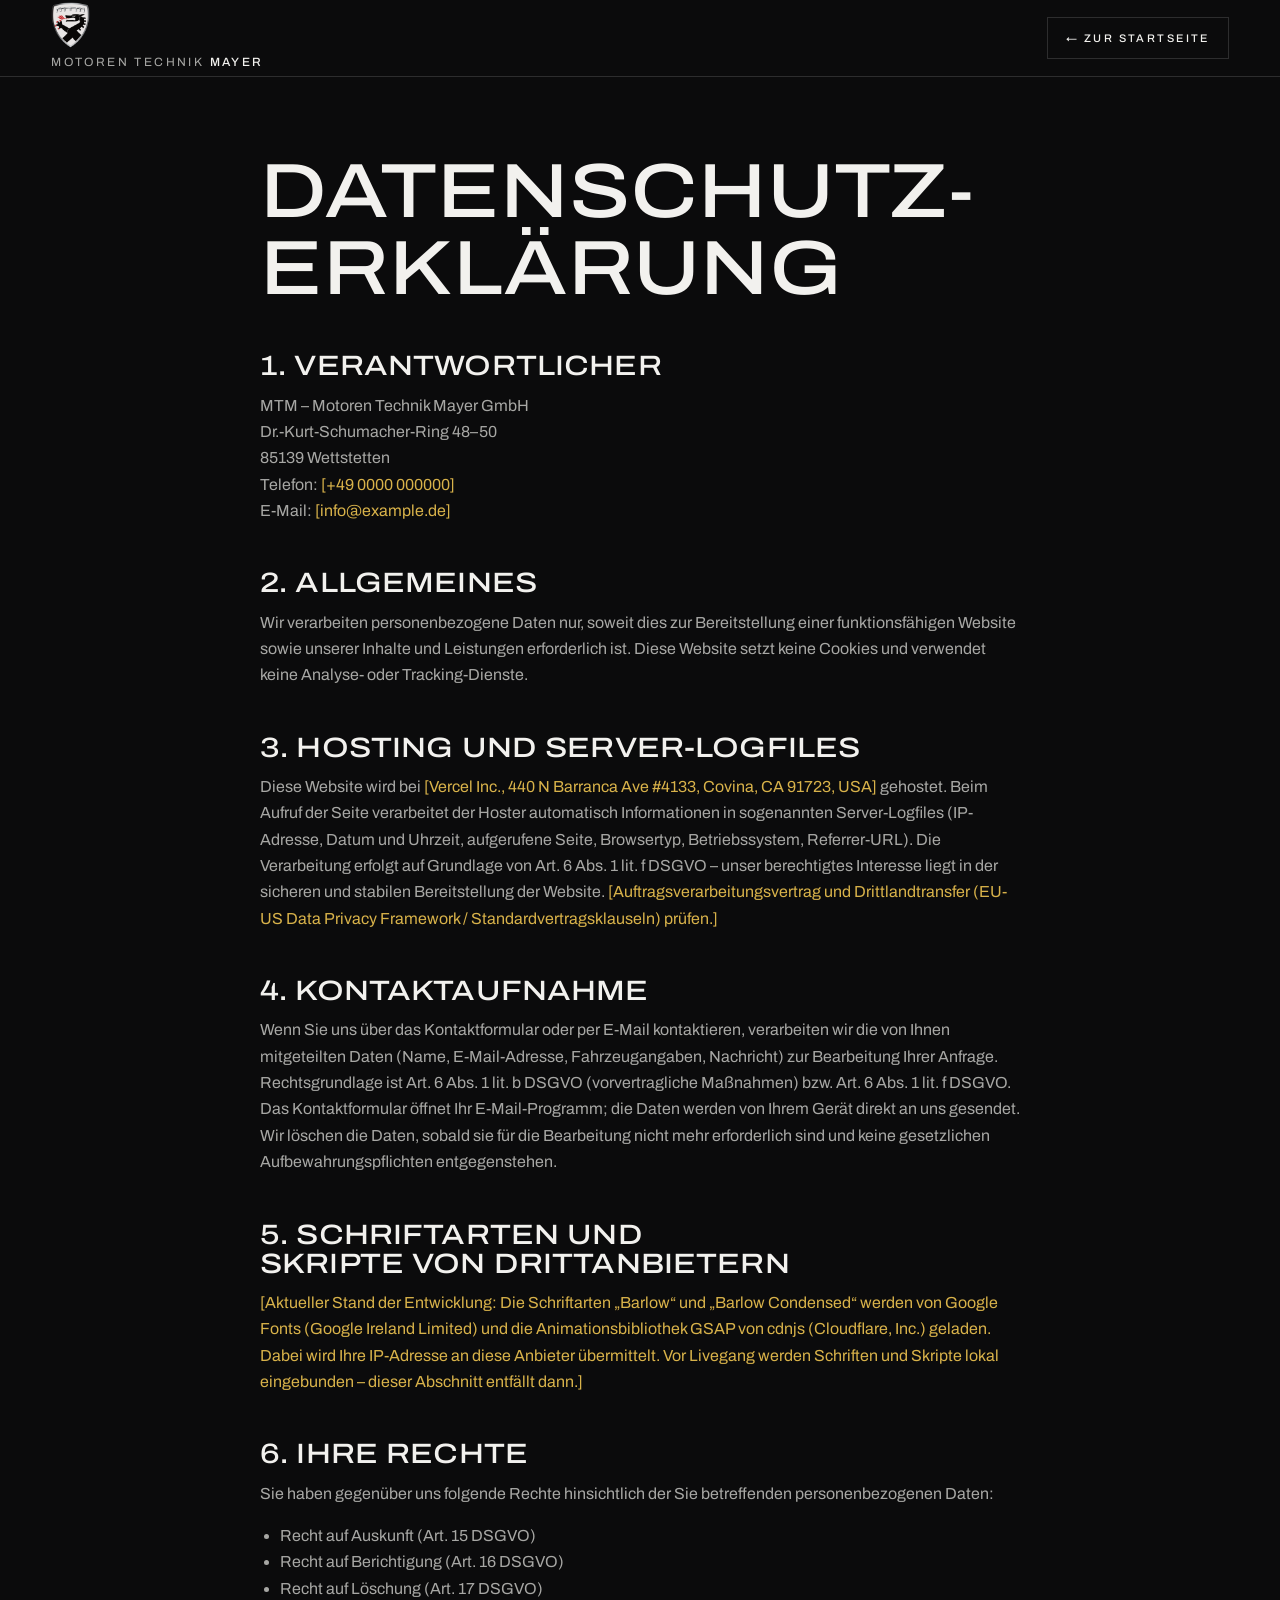
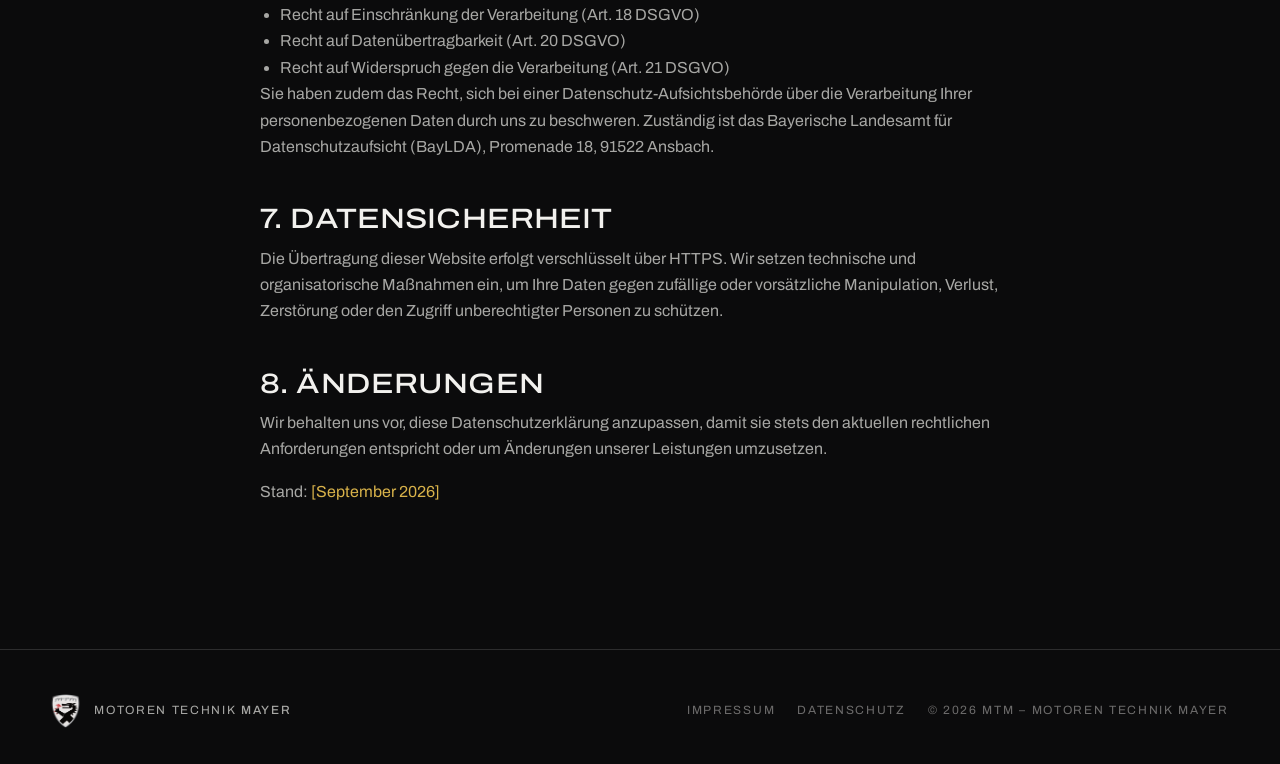
==== commit 0737f1c0: "M-Cantronic-Sektion neu, Fahrzeug-Galerie, offizielle Markenliste, echte Kontaktdaten - Technik: Mot" ====
--- a/datenschutz.html
+++ b/datenschutz.html
@@ -31,8 +31,8 @@
     <!-- TODO: Entwurf. Vor Livegang durch den Kunden bzw. rechtlich prüfen lassen. -->
     <h2>1. Verantwortlicher</h2>
     <address>
-      MTM – Motoren Technik Mayer <span class="todo">[Rechtsform]</span><br>
-      <span class="todo">[Straße Hausnummer]</span><br>
+      MTM – Motoren Technik Mayer GmbH<br>
+      Dr.-Kurt-Schumacher-Ring 48–50<br>
       85139 Wettstetten<br>
       Telefon: <span class="todo">[+49 0000 000000]</span><br>
       E-Mail: <span class="todo">[info@example.de]</span>
--- a/style.css
+++ b/style.css
@@ -9,7 +9,8 @@
   --ink:#F2F1EE; --ink-2:rgba(242,241,238,.68); --ink-3:rgba(242,241,238,.42);
   --dark:#0B0B0C; --dark-2:rgba(11,11,12,.66); --dark-3:rgba(11,11,12,.42);
   --line:rgba(255,255,255,.14); --line-dark:rgba(11,11,12,.14);
-  --accent:#E4001B;
+  --accent:#C9CBCF; /* Chrom – neutraler Akzent, bewusst kein Rot */
+  --warn:#D8B24A;
   --font:'Archivo',system-ui,-apple-system,'Segoe UI',Roboto,sans-serif;
   --gutter:clamp(20px,4vw,64px); --max:1520px;
   --nav-h:76px;
@@ -35,8 +36,8 @@
 h2{font-variation-settings:'wdth' 118;font-size:clamp(30px,3.6vw,54px);line-height:1.04;letter-spacing:.005em}
 h3{font-variation-settings:'wdth' 112;font-size:19px;line-height:1.2;letter-spacing:.03em}
 strong{font-weight:500}
-::selection{background:var(--accent);color:#fff}
-:focus-visible{outline:2px solid var(--accent);outline-offset:3px}
+::selection{background:var(--ink);color:var(--dark)}
+:focus-visible{outline:2px solid currentColor;outline-offset:3px}
 
 .label{
   display:block;margin:0 0 20px;
@@ -53,7 +54,7 @@
 .grid-2{display:grid;grid-template-columns:1fr 1fr;gap:clamp(40px,7vw,120px);align-items:center}
 .grid-2--top{align-items:start}
 
-.skip{position:absolute;left:var(--gutter);top:-100px;z-index:100;padding:10px 16px;background:var(--accent);color:#fff}
+.skip{position:absolute;left:var(--gutter);top:-100px;z-index:100;padding:10px 16px;background:var(--ink);color:var(--dark)}
 .skip:focus{top:12px}
 
 /* Reveal-Zustand nur mit JS; ohne JS/GSAP ist alles sichtbar. */
@@ -88,10 +89,10 @@
 }
 .btn:active{transform:scale(.98)}
 .btn--solid{background:var(--ink);color:var(--dark);border-color:var(--ink)}
-.section--paper .btn--solid,.contact .btn--solid{background:var(--accent);border-color:var(--accent);color:#fff}
+.section--paper .btn--solid{background:var(--dark);border-color:var(--dark);color:var(--paper)}
 @media (hover:hover) and (pointer:fine){
   .btn:hover{background:var(--ink);color:var(--dark)}
-  .btn--solid:hover{background:#fff;border-color:#fff;color:var(--dark)}
+  .btn--solid:hover{background:var(--accent);border-color:var(--accent);color:var(--dark)}
 }
 
 /* ---------- nav ---------- */
@@ -187,6 +188,52 @@
 .hero__scroll{margin:0;padding-right:34px;position:relative;color:var(--ink-3)}
 .hero__scroll::after{content:"";position:absolute;right:0;top:50%;width:22px;height:1px;background:currentColor;transform:rotate(90deg)}
 
+
+/* ---------- angebot (kachelraster) ---------- */
+.offer{padding:clamp(56px,7vw,96px) 0 clamp(40px,5vw,72px)}
+.offer__head{display:flex;align-items:baseline;gap:32px;flex-wrap:wrap;margin-bottom:clamp(24px,3vw,40px)}
+.offer__head .label{margin:0}
+.offer__head h2{font-size:clamp(22px,2.4vw,34px)}
+.ptiles{display:grid;grid-template-columns:repeat(6,1fr);gap:1px;background:var(--line);border:1px solid var(--line)}
+.ptile{
+  position:relative;display:flex;flex-direction:column;min-height:100%;
+  background:var(--bg-2);color:var(--ink);
+  transition:background-color .3s var(--ease-out),transform .12s var(--ease-out);
+}
+.ptile:active{transform:scale(.985)}
+.ptile__num{position:absolute;left:14px;top:12px;z-index:2;font-size:10.5px;letter-spacing:.2em;color:var(--dark-3);mix-blend-mode:multiply}
+.ptile--photo .ptile__num{color:var(--ink-2);mix-blend-mode:normal}
+.ptile__media{display:block;aspect-ratio:4/3;overflow:hidden;position:relative;background:#BFC0C2;transition:background-color .4s var(--ease-out)}
+.ptile__media img{width:100%;height:100%;object-fit:contain;padding:14% 12% 6%;mix-blend-mode:multiply;filter:contrast(1.04);transition:transform .8s var(--ease-out);user-select:none;-webkit-user-drag:none}
+.ptile--cover .ptile__media img{object-fit:cover;padding:0}
+.ptile--photo .ptile__media{background:var(--bg-2)}
+.ptile--photo .ptile__media img{object-fit:cover;padding:0;mix-blend-mode:normal;filter:saturate(.75) brightness(.92)}
+.ptile--photo .ptile__media::after{content:"";position:absolute;inset:auto 0 0 0;height:50%;background:linear-gradient(180deg,rgba(20,20,22,0),var(--bg-2))}
+.ptile__body{
+  position:relative;display:flex;flex-direction:column;gap:3px;padding:12px 40px 16px 14px;margin-top:auto;
+  border-top:1px solid var(--line);
+}
+.ptile__body strong{font-size:13px;font-weight:500;line-height:1.2;text-transform:uppercase;letter-spacing:.04em;font-variation-settings:'wdth' 112}
+.ptile__body span{font-size:11.5px;line-height:1.35;color:var(--ink-3)}
+.ptile__arrow{
+  position:absolute;right:14px;bottom:18px;width:16px;height:1px;background:currentColor;
+  opacity:.35;transition:transform .4s var(--ease-out),opacity .3s var(--ease-out);
+}
+.ptile__arrow::after{content:"";position:absolute;right:0;top:-3px;width:6px;height:6px;border-top:1px solid currentColor;border-right:1px solid currentColor;transform:rotate(45deg)}
+@media (hover:hover) and (pointer:fine){
+  .ptile:hover{background:#1A1A1D}
+  .ptile:hover .ptile__media{background:#D6D6D8}
+  .ptile:hover .ptile__media img{transform:scale(1.05)}
+  .ptile:hover .ptile__arrow{opacity:1;transform:translateX(4px)}
+}
+@media (max-width:1100px){.ptiles{grid-template-columns:repeat(4,1fr)}}
+@media (max-width:640px){
+  .ptiles{grid-template-columns:repeat(2,1fr)}
+  .ptile__body{padding:10px 34px 13px 12px}
+  .ptile__body strong{font-size:12px}
+  .ptile__body span{font-size:11px}
+}
+
 /* ---------- intro ---------- */
 .intro{padding:clamp(80px,9vw,140px) 0 clamp(64px,7vw,110px)}
 .intro__text{font-size:clamp(22px,2.4vw,36px);line-height:1.3;font-weight:400;max-width:26ch;margin:0 0 clamp(40px,5vw,72px);text-wrap:pretty}
@@ -247,14 +294,41 @@
 .specs strong{font-size:clamp(30px,3vw,44px);font-weight:400;line-height:1;font-variation-settings:'wdth' 112}
 .specs span{font-size:11px;letter-spacing:.22em;text-transform:uppercase;color:var(--ink-3)}
 
-/* ---------- technik ---------- */
-.technik__media{margin:0;background:#fff;border:1px solid var(--line-dark);aspect-ratio:4/3;display:grid;place-items:center;overflow:hidden}
-.technik__media img{width:100%;height:100%;object-fit:contain;padding:8%}
-.technik__copy h2{margin-bottom:24px}
-.technik__copy>p{color:var(--dark-2);font-size:17px}
-.list{display:grid;margin:28px 0 36px;border-top:1px solid var(--line-dark)}
-.list li{padding:14px 0;border-bottom:1px solid var(--line-dark);font-size:15px;display:flex;gap:16px}
-.list li::before{content:"—";opacity:.4}
+/* ---------- technik (m-cantronic) ---------- */
+.technik{background:var(--bg);border-top:1px solid var(--line)}
+.technik__grid{display:grid;grid-template-columns:1.15fr .85fr;gap:clamp(32px,5vw,80px);align-items:center}
+.technik__hero{position:relative;margin:0;aspect-ratio:3/2;overflow:hidden;border:1px solid var(--line);background:var(--bg-2)}
+.technik__hero img{width:100%;height:100%;object-fit:cover;filter:saturate(.9)}
+.technik__hero::after{content:"";position:absolute;inset:auto 0 0 0;height:40%;background:linear-gradient(180deg,rgba(11,11,12,0),rgba(11,11,12,.75));pointer-events:none}
+.technik__cap{position:absolute;left:20px;bottom:18px;font-size:12.5px;letter-spacing:.14em;text-transform:uppercase;color:var(--ink-2)}
+.technik__cap .label{margin:0 0 4px;color:var(--ink-3)}
+.technik__copy h2{margin-bottom:22px}
+.technik__copy>p{color:var(--ink-2);font-size:17px}
+.technik__facts{display:grid;grid-template-columns:1fr 1fr;margin:30px 0 34px;border-top:1px solid var(--line)}
+.technik__facts li{padding:18px 20px 18px 0;border-bottom:1px solid var(--line);display:flex;flex-direction:column;gap:5px}
+.technik__facts li:nth-child(odd){border-right:1px solid var(--line);padding-right:20px}
+.technik__facts li:nth-child(even){padding-left:20px}
+.technik__facts strong{font-size:14px;font-weight:500;text-transform:uppercase;letter-spacing:.06em;font-variation-settings:'wdth' 112}
+.technik__facts span{font-size:13px;line-height:1.45;color:var(--ink-3)}
+.technik__details{display:grid;grid-template-columns:repeat(3,1fr);gap:1px;background:var(--line);border:1px solid var(--line);margin-top:clamp(36px,4vw,64px)}
+.technik__details li{position:relative;background:var(--bg-2);overflow:hidden;aspect-ratio:3/2}
+.technik__details img{width:100%;height:100%;object-fit:cover;filter:saturate(.9);transition:transform .8s var(--ease-out)}
+.technik__details span{position:absolute;left:16px;bottom:14px;font-size:12px;letter-spacing:.14em;text-transform:uppercase;color:var(--ink);text-shadow:0 1px 12px rgba(0,0,0,.6)}
+.technik__details em{font-style:normal;color:var(--ink-3);margin-right:12px}
+@media (hover:hover) and (pointer:fine){.technik__details li:hover img{transform:scale(1.04)}}
+
+/* ---------- galerie ---------- */
+.gal{padding-block:clamp(88px,10vw,160px);background:var(--bg);border-top:1px solid var(--line)}
+.gal .section__head{margin-bottom:clamp(28px,3vw,44px)}
+.scroller__ctrl--dark .iconbtn{border-color:var(--line);color:var(--ink)}
+@media (hover:hover) and (pointer:fine){.scroller__ctrl--dark .iconbtn:hover{background:var(--ink);color:var(--dark)}}
+.gal__item{flex:0 0 clamp(300px,34vw,560px);scroll-snap-align:start}
+.gal__item figure{margin:0;position:relative;aspect-ratio:3/2;overflow:hidden;background:var(--bg-2);border:1px solid var(--line)}
+.gal__item img{width:100%;height:100%;object-fit:cover;filter:saturate(.9);transition:transform .8s var(--ease-out);user-select:none;-webkit-user-drag:none}
+.gal__item figcaption{position:absolute;left:0;right:0;bottom:0;padding:44px 18px 16px;background:linear-gradient(180deg,rgba(11,11,12,0),rgba(11,11,12,.8));display:flex;flex-direction:column;gap:2px}
+.gal__item strong{font-size:14px;font-weight:500;text-transform:uppercase;letter-spacing:.06em;font-variation-settings:'wdth' 112}
+.gal__item span{font-size:12px;color:var(--ink-2)}
+@media (hover:hover) and (pointer:fine){.gal__item:hover img{transform:scale(1.04)}}
 
 /* ---------- ablauf ---------- */
 .steps{display:grid;grid-template-columns:repeat(4,1fr);border-top:1px solid var(--line-dark)}
@@ -291,7 +365,7 @@
 .faq__item summary::before,.faq__item summary::after{content:"";position:absolute;right:6px;top:50%;width:16px;height:1px;margin-top:-.5px;background:currentColor;transition:transform .3s var(--ease-out)}
 .faq__item summary::after{transform:rotate(90deg)}
 .faq__item[open] summary::after{transform:rotate(0)}
-@media (hover:hover) and (pointer:fine){.faq__item summary:hover{color:var(--accent)}}
+@media (hover:hover) and (pointer:fine){.faq__item summary:hover{color:var(--dark-2)}}
 .faq__body{overflow:hidden}
 .faq__body p{margin:0;padding:0 48px 24px 0;color:var(--dark-2);font-size:15px}
 
@@ -315,12 +389,12 @@
 .field textarea{resize:vertical;min-height:110px}
 .field input::placeholder,.field textarea::placeholder{color:var(--ink-3)}
 .field input:focus,.field textarea:focus{outline:0;border-color:var(--ink)}
-.field input:user-invalid,.field textarea:user-invalid{border-color:var(--accent)}
+.field input:user-invalid,.field textarea:user-invalid{border-color:var(--warn)}
 .check{display:flex;gap:14px;align-items:flex-start;font-size:13px;color:var(--ink-2);cursor:pointer}
-.check input{width:18px;height:18px;margin:2px 0 0;accent-color:var(--accent);flex-shrink:0}
+.check input{width:18px;height:18px;margin:2px 0 0;accent-color:var(--ink);flex-shrink:0}
 .check a{color:var(--ink);border-bottom:1px solid var(--line)}
 .form__note{margin:0;font-size:13.5px;color:var(--ink-2);min-height:1.4em}
-.form__note.is-error{color:#FF5A6E}
+.form__note.is-error{color:var(--warn)}
 
 /* ---------- footer ---------- */
 .footer{border-top:1px solid var(--line);padding:44px 0 calc(36px + env(safe-area-inset-bottom));font-size:12px;letter-spacing:.14em;text-transform:uppercase}
@@ -349,7 +423,9 @@
   .feature{min-height:auto}
   .feature__media::after,.feature--right .feature__media::after{background:linear-gradient(180deg,rgba(11,11,12,.55),rgba(11,11,12,.7) 60%,rgba(11,11,12,.85) 100%)}
   .feature--right .feature__content{margin:0 auto;width:min(100% - 2*var(--gutter),620px)}
-  .technik__media{max-width:560px}
+  .technik__grid{grid-template-columns:1fr}
+  .technik__details{grid-template-columns:1fr 1fr}
+  .technik__details li:last-child{grid-column:1/-1}
 }
 @media (max-width:640px){
   .intro__facts{grid-template-columns:1fr}
@@ -368,6 +444,10 @@
   .footer__inner{flex-direction:column;align-items:flex-start}
   .hero__scroll{display:none}
   .tile{flex-basis:78vw}
+  .gal__item{flex-basis:80vw}
+  .technik__facts{grid-template-columns:1fr}
+  .technik__facts li{border-right:0!important;padding-left:0!important;padding-right:0!important}
+  .technik__details{grid-template-columns:1fr}
 }
 
 /* ---------- rechtstexte (impressum / datenschutz, ohne JS) ---------- */
@@ -386,4 +466,6 @@
 .legal ul{padding-left:20px;list-style:disc}
 .legal a{color:var(--ink);border-bottom:1px solid var(--line)}
 .legal address{font-style:normal;margin-bottom:1em;color:var(--ink-2)}
-.legal .todo{color:#FF5A6E}
+.legal .todo{color:var(--warn)}
+
+.brands__note{margin:28px 0 0;font-size:14px;color:var(--ink-3);max-width:60ch}
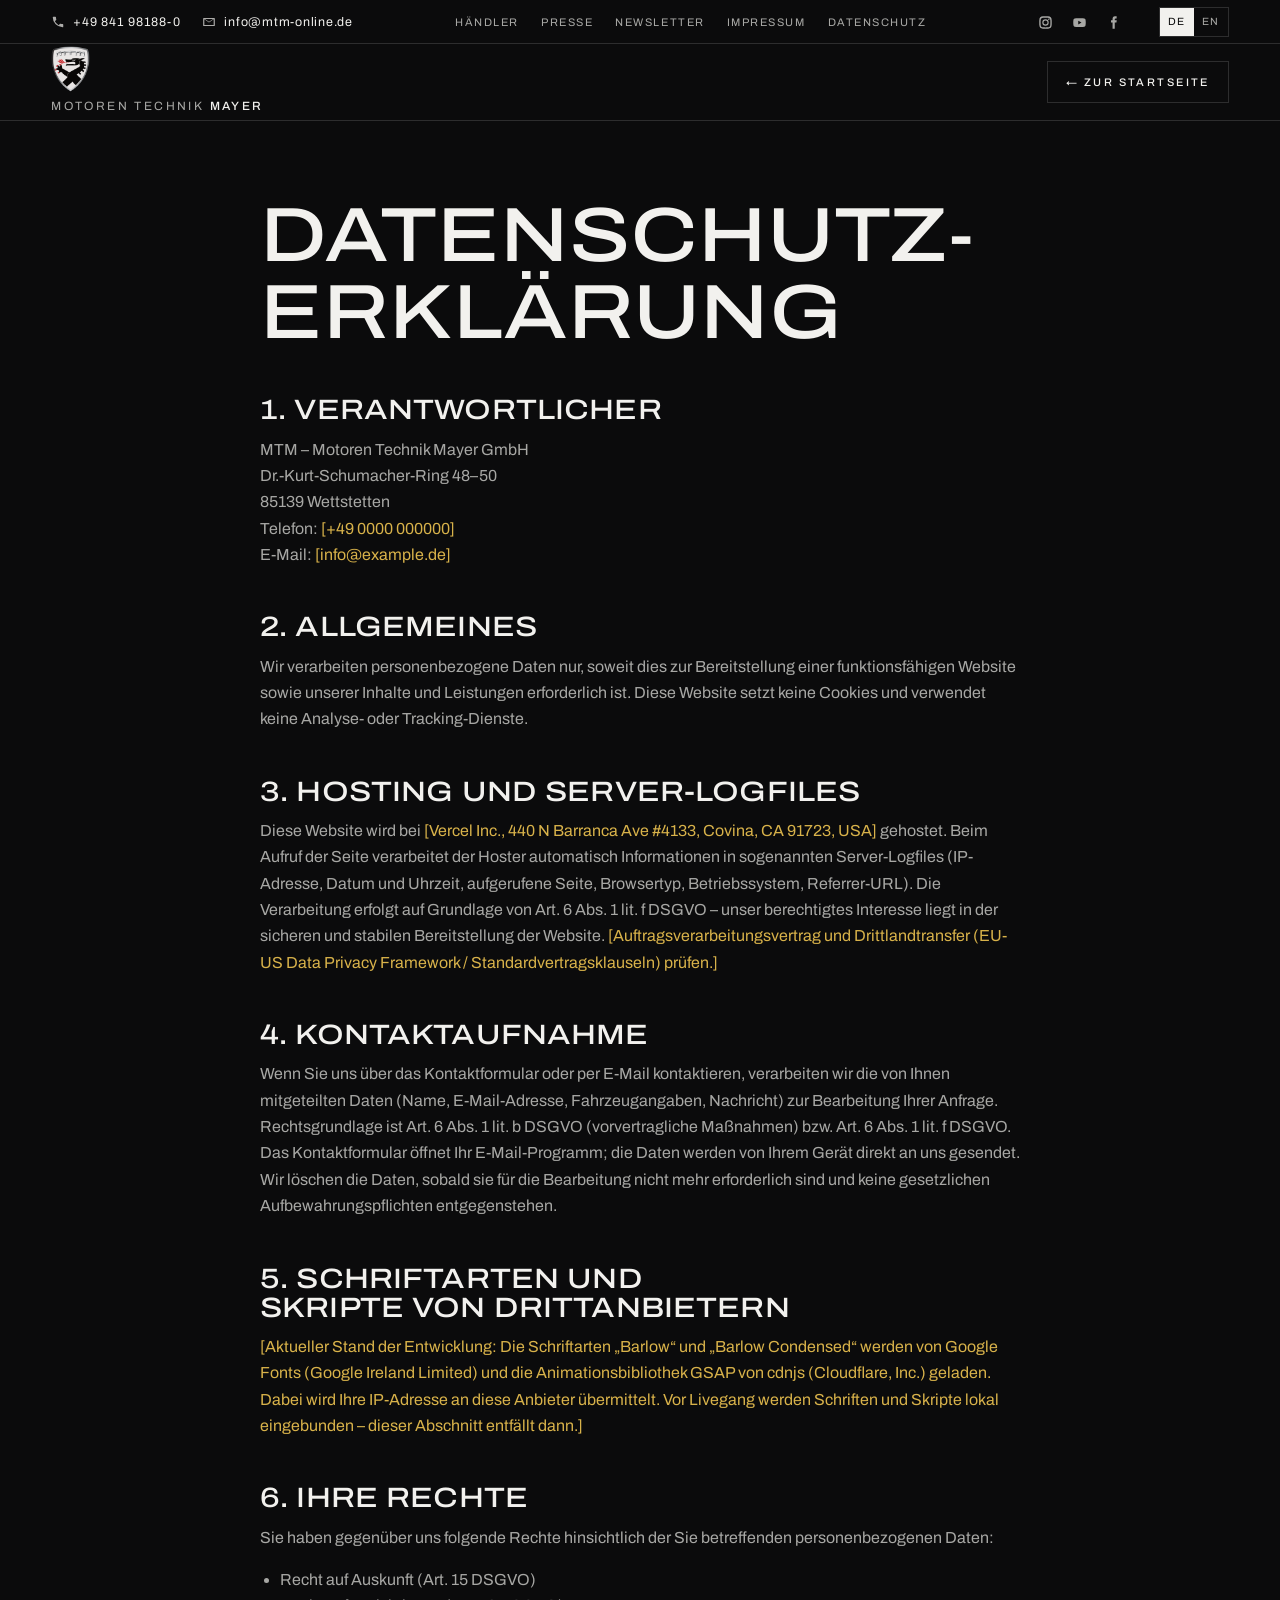
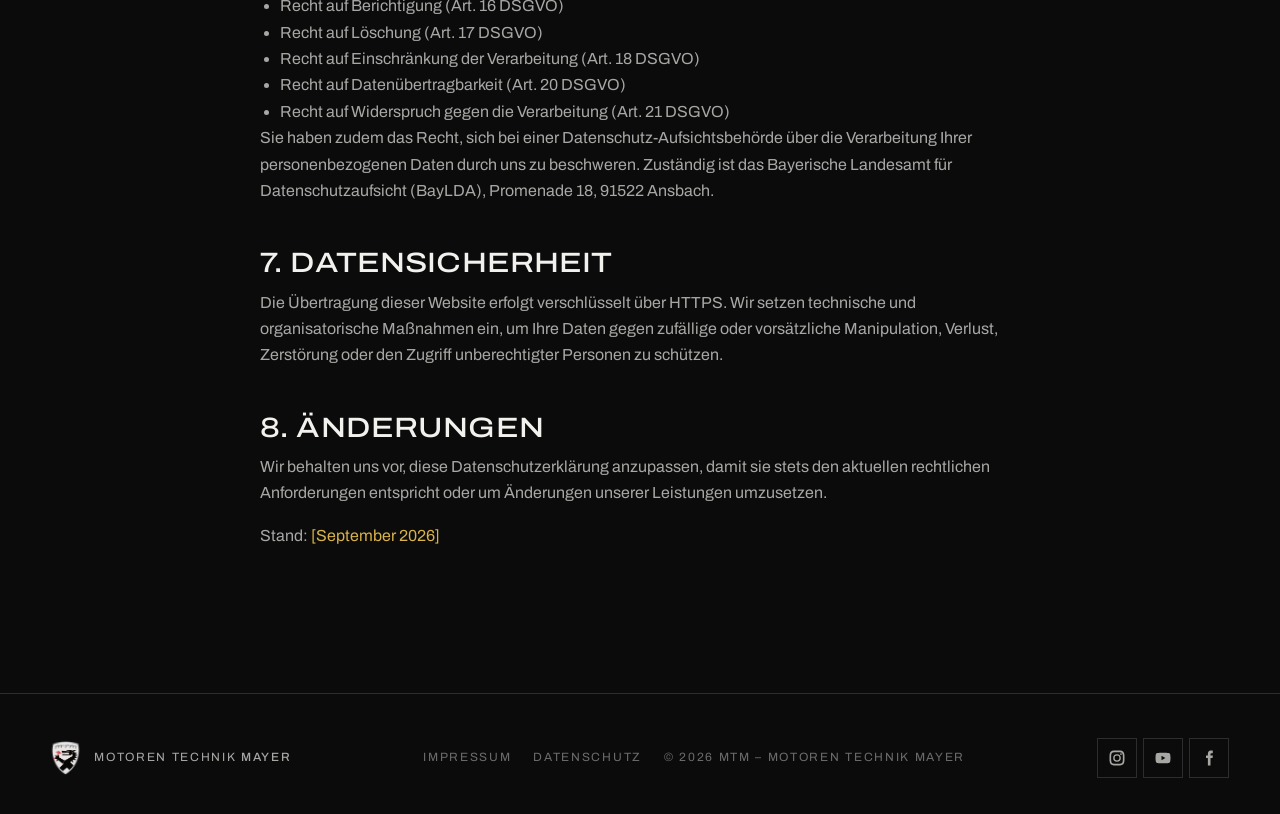
==== commit fb95f6c9: "Topbar mit Social-Links, Social-Icons in Menü/Kontakt/Footer, Hero-Slide 1: MTM Pangaea GT - Service" ====
--- a/datenschutz.html
+++ b/datenschutz.html
@@ -15,6 +15,25 @@
 </head>
 <body>
 <header class="nav nav--static">
+  <div class="topbar">
+    <div class="topbar__inner">
+      <div class="topbar__contact">
+        <a href="tel:+49841981880"><svg viewBox="0 0 24 24" aria-hidden="true"><path d="M6.6 10.8a15.1 15.1 0 0 0 6.6 6.6l2.2-2.2a1 1 0 0 1 1-.25c1.1.37 2.3.57 3.6.57a1 1 0 0 1 1 1V20a1 1 0 0 1-1 1A17 17 0 0 1 3 4a1 1 0 0 1 1-1h3.5a1 1 0 0 1 1 1c0 1.25.2 2.45.57 3.57a1 1 0 0 1-.25 1L6.6 10.8Z"/></svg><span>+49 841 98188-0</span></a>
+        <a href="mailto:info@mtm-online.de"><svg viewBox="0 0 24 24" aria-hidden="true"><path d="M3 5h18a1 1 0 0 1 1 1v12a1 1 0 0 1-1 1H3a1 1 0 0 1-1-1V6a1 1 0 0 1 1-1Zm1 2.4V17h16V7.4l-8 5.3-8-5.3ZM4.9 7l7.1 4.7L19.1 7H4.9Z"/></svg><span>info@mtm-online.de</span></a>
+      </div>
+      <nav class="topbar__links" aria-label="Service">
+        <a href="https://www.mtm-online.de/haendler/" target="_blank" rel="noopener">Händler</a>
+        <a href="https://www.mtm-online.de/presse/" target="_blank" rel="noopener">Presse</a>
+        <a href="https://www.mtm-online.de/newsletter/" target="_blank" rel="noopener">Newsletter</a>
+        <a href="impressum.html">Impressum</a>
+        <a href="datenschutz.html">Datenschutz</a>
+      </nav>
+      <div class="topbar__side">
+        <div class="social social--top"><ul class="social__list"><li><a href="https://www.instagram.com/mtmcars" target="_blank" rel="noopener" aria-label="MTM auf Instagram"><svg viewBox="0 0 24 24" aria-hidden="true"><path d="M12 4.2c2.5 0 2.8 0 3.8.1 2.6.1 3.8 1.3 3.9 3.9.1 1 .1 1.3.1 3.8s0 2.8-.1 3.8c-.1 2.6-1.3 3.8-3.9 3.9-1 .1-1.3.1-3.8.1s-2.8 0-3.8-.1c-2.6-.1-3.8-1.3-3.9-3.9-.1-1-.1-1.3-.1-3.8s0-2.8.1-3.8C4.4 5.6 5.6 4.4 8.2 4.3c1-.1 1.3-.1 3.8-.1ZM12 2C9.3 2 8.9 2 7.9 2.1 4.2 2.2 2.2 4.2 2.1 7.9 2 8.9 2 9.3 2 12s0 3.1.1 4.1c.1 3.7 2.1 5.7 5.8 5.8 1 .1 1.4.1 4.1.1s3.1 0 4.1-.1c3.7-.1 5.7-2.1 5.8-5.8.1-1 .1-1.4.1-4.1s0-3.1-.1-4.1c-.1-3.7-2.1-5.7-5.8-5.8C15.1 2 14.7 2 12 2Zm0 4.9a5.1 5.1 0 1 0 0 10.2 5.1 5.1 0 0 0 0-10.2Zm0 8.4a3.3 3.3 0 1 1 0-6.6 3.3 3.3 0 0 1 0 6.6Zm5.3-9.8a1.2 1.2 0 1 0 0 2.4 1.2 1.2 0 0 0 0-2.4Z"/></svg><span>Instagram</span></a></li><li><a href="https://www.youtube.com/user/mtmgmbh/videos" target="_blank" rel="noopener" aria-label="MTM auf YouTube"><svg viewBox="0 0 24 24" aria-hidden="true"><path d="M21.6 7.2a2.5 2.5 0 0 0-1.8-1.8C18.2 5 12 5 12 5s-6.2 0-7.8.4A2.5 2.5 0 0 0 2.4 7.2 26 26 0 0 0 2 12a26 26 0 0 0 .4 4.8 2.5 2.5 0 0 0 1.8 1.8C5.8 19 12 19 12 19s6.2 0 7.8-.4a2.5 2.5 0 0 0 1.8-1.8A26 26 0 0 0 22 12a26 26 0 0 0-.4-4.8ZM10 15V9l5.2 3L10 15Z"/></svg><span>YouTube</span></a></li><li><a href="https://www.facebook.com/motorentechnikmayer" target="_blank" rel="noopener" aria-label="MTM auf Facebook"><svg viewBox="0 0 24 24" aria-hidden="true"><path d="M14 8.5V6.8c0-.8.5-1.3 1.3-1.3H17V2h-2.6C11.6 2 10.5 4 10.5 6.4v2.1H8V12h2.5v10H14V12h2.7l.5-3.5H14Z"/></svg><span>Facebook</span></a></li></ul></div>
+        <div class="topbar__lang" aria-label="Sprache"><span aria-current="true">DE</span><a href="https://www.mtm-online.de/en/" hreflang="en" lang="en">EN</a></div>
+      </div>
+    </div>
+  </div>
   <div class="nav__inner">
     <a class="nav__brand" href="index.html" aria-label="MTM – zur Startseite">
       <img src="assets/logos/mtm-wappen.png" alt="" width="128" height="150">
@@ -77,6 +96,7 @@
       <img src="assets/logos/mtm-wappen.png" alt="" width="128" height="150">
       <span>Motoren Technik <strong>Mayer</strong></span>
     </a>
+    <div class="social social--footer"><ul class="social__list"><li><a href="https://www.instagram.com/mtmcars" target="_blank" rel="noopener" aria-label="MTM auf Instagram"><svg viewBox="0 0 24 24" aria-hidden="true"><path d="M12 4.2c2.5 0 2.8 0 3.8.1 2.6.1 3.8 1.3 3.9 3.9.1 1 .1 1.3.1 3.8s0 2.8-.1 3.8c-.1 2.6-1.3 3.8-3.9 3.9-1 .1-1.3.1-3.8.1s-2.8 0-3.8-.1c-2.6-.1-3.8-1.3-3.9-3.9-.1-1-.1-1.3-.1-3.8s0-2.8.1-3.8C4.4 5.6 5.6 4.4 8.2 4.3c1-.1 1.3-.1 3.8-.1ZM12 2C9.3 2 8.9 2 7.9 2.1 4.2 2.2 2.2 4.2 2.1 7.9 2 8.9 2 9.3 2 12s0 3.1.1 4.1c.1 3.7 2.1 5.7 5.8 5.8 1 .1 1.4.1 4.1.1s3.1 0 4.1-.1c3.7-.1 5.7-2.1 5.8-5.8.1-1 .1-1.4.1-4.1s0-3.1-.1-4.1c-.1-3.7-2.1-5.7-5.8-5.8C15.1 2 14.7 2 12 2Zm0 4.9a5.1 5.1 0 1 0 0 10.2 5.1 5.1 0 0 0 0-10.2Zm0 8.4a3.3 3.3 0 1 1 0-6.6 3.3 3.3 0 0 1 0 6.6Zm5.3-9.8a1.2 1.2 0 1 0 0 2.4 1.2 1.2 0 0 0 0-2.4Z"/></svg><span>Instagram</span></a></li><li><a href="https://www.youtube.com/user/mtmgmbh/videos" target="_blank" rel="noopener" aria-label="MTM auf YouTube"><svg viewBox="0 0 24 24" aria-hidden="true"><path d="M21.6 7.2a2.5 2.5 0 0 0-1.8-1.8C18.2 5 12 5 12 5s-6.2 0-7.8.4A2.5 2.5 0 0 0 2.4 7.2 26 26 0 0 0 2 12a26 26 0 0 0 .4 4.8 2.5 2.5 0 0 0 1.8 1.8C5.8 19 12 19 12 19s6.2 0 7.8-.4a2.5 2.5 0 0 0 1.8-1.8A26 26 0 0 0 22 12a26 26 0 0 0-.4-4.8ZM10 15V9l5.2 3L10 15Z"/></svg><span>YouTube</span></a></li><li><a href="https://www.facebook.com/motorentechnikmayer" target="_blank" rel="noopener" aria-label="MTM auf Facebook"><svg viewBox="0 0 24 24" aria-hidden="true"><path d="M14 8.5V6.8c0-.8.5-1.3 1.3-1.3H17V2h-2.6C11.6 2 10.5 4 10.5 6.4v2.1H8V12h2.5v10H14V12h2.7l.5-3.5H14Z"/></svg><span>Facebook</span></a></li></ul></div>
     <div class="footer__legal">
       <a href="impressum.html">Impressum</a>
       <a href="datenschutz.html">Datenschutz</a>
--- a/style.css
+++ b/style.css
@@ -194,7 +194,7 @@
 .offer__head{display:flex;align-items:baseline;gap:32px;flex-wrap:wrap;margin-bottom:clamp(24px,3vw,40px)}
 .offer__head .label{margin:0}
 .offer__head h2{font-size:clamp(22px,2.4vw,34px)}
-.ptiles{display:grid;grid-template-columns:repeat(6,1fr);gap:1px;background:var(--line);border:1px solid var(--line)}
+.ptiles{display:grid;grid-template-columns:repeat(6,minmax(0,1fr));gap:1px;background:var(--line);border:1px solid var(--line)}
 .ptile{
   position:relative;display:flex;flex-direction:column;min-height:100%;
   background:var(--bg-2);color:var(--ink);
@@ -213,7 +213,7 @@
   position:relative;display:flex;flex-direction:column;gap:3px;padding:12px 40px 16px 14px;margin-top:auto;
   border-top:1px solid var(--line);
 }
-.ptile__body strong{font-size:13px;font-weight:500;line-height:1.2;text-transform:uppercase;letter-spacing:.04em;font-variation-settings:'wdth' 112}
+.ptile__body strong{font-size:13px;font-weight:500;line-height:1.2;text-transform:uppercase;letter-spacing:.04em;font-variation-settings:'wdth' 112;overflow-wrap:anywhere;hyphens:auto}
 .ptile__body span{font-size:11.5px;line-height:1.35;color:var(--ink-3)}
 .ptile__arrow{
   position:absolute;right:14px;bottom:18px;width:16px;height:1px;background:currentColor;
@@ -226,9 +226,9 @@
   .ptile:hover .ptile__media img{transform:scale(1.05)}
   .ptile:hover .ptile__arrow{opacity:1;transform:translateX(4px)}
 }
-@media (max-width:1100px){.ptiles{grid-template-columns:repeat(4,1fr)}}
+@media (max-width:1100px){.ptiles{grid-template-columns:repeat(4,minmax(0,1fr))}}
 @media (max-width:640px){
-  .ptiles{grid-template-columns:repeat(2,1fr)}
+  .ptiles{grid-template-columns:repeat(2,minmax(0,1fr))}
   .ptile__body{padding:10px 34px 13px 12px}
   .ptile__body strong{font-size:12px}
   .ptile__body span{font-size:11px}
@@ -405,6 +405,48 @@
 .footer__nav a,.footer__legal a{transition:color var(--dur)}
 @media (hover:hover){.footer__nav a:hover,.footer__legal a:hover{color:var(--ink)}}
 
+/* ---------- social ---------- */
+.social__list{list-style:none;margin:0;padding:0;display:flex;gap:8px}
+.social__list a{display:inline-flex;align-items:center;justify-content:center;width:44px;height:44px;border:1px solid var(--line);color:var(--ink-2);transition:color var(--dur),border-color var(--dur),background var(--dur)}
+.social__list svg{width:18px;height:18px;fill:currentColor;transition:transform var(--dur) var(--ease-out)}
+.social__list a span{position:absolute;width:1px;height:1px;overflow:hidden;clip:rect(0 0 0 0);white-space:nowrap}
+@media (hover:hover) and (pointer:fine){
+  .social__list a:hover{color:var(--bg);background:var(--ink);border-color:var(--ink)}
+  .social__list a:hover svg{transform:scale(1.08)}
+}
+.social__list a:active{transform:scale(.96)}
+.social--menu{margin:28px 0 20px}
+.social--contact .label{display:block;margin-bottom:12px}
+.social--footer{order:3}
+.footer__inner .social__list{gap:6px}
+.footer__inner .social__list a{width:40px;height:40px}
+
+/* ---------- topbar (service-leiste über der nav) ---------- */
+.topbar{position:relative;font-size:11px;letter-spacing:.14em;text-transform:uppercase;color:var(--ink-2);border-bottom:1px solid var(--line);max-height:44px;overflow:hidden;transition:max-height .4s var(--ease-out),opacity .3s var(--ease-out)}
+.nav.is-scrolled .topbar{max-height:0;opacity:0;border-color:transparent}
+.topbar__inner{width:min(100% - 2*var(--gutter),var(--max));margin-inline:auto;height:44px;display:flex;align-items:center;justify-content:space-between;gap:24px}
+.topbar__contact,.topbar__links,.topbar__side,.topbar__lang{display:flex;align-items:center;gap:22px}
+.topbar__contact a{display:inline-flex;align-items:center;gap:8px;letter-spacing:.06em;text-transform:none;font-size:12.5px;color:var(--ink)}
+.topbar__contact svg{width:14px;height:14px;fill:currentColor;opacity:.7}
+.topbar__links a,.topbar__lang a{transition:color var(--dur)}
+.topbar__lang{gap:0;margin-left:6px;border:1px solid var(--line)}
+.topbar__lang > *{display:inline-flex;align-items:center;justify-content:center;min-width:34px;height:28px;padding:0 6px;font-size:10.5px}
+.topbar__lang [aria-current]{background:var(--ink);color:var(--bg)}
+.social--top .social__list{gap:0}
+.social--top .social__list a{width:34px;height:34px;border:0;color:var(--ink-2)}
+.social--top .social__list svg{width:15px;height:15px}
+@media (hover:hover) and (pointer:fine){
+  .topbar__links a:hover,.topbar__lang a:hover{color:var(--ink)}
+  .social--top .social__list a:hover{background:transparent;color:var(--ink)}
+}
+@media (max-width:1100px){.topbar__links{display:none}}
+@media (max-width:640px){
+  .topbar__contact a span{position:absolute;width:1px;height:1px;overflow:hidden;clip:rect(0 0 0 0)}
+  .topbar__contact a{width:34px;height:34px;justify-content:center;border:1px solid var(--line)}
+  .topbar__contact svg{width:15px;height:15px;opacity:1}
+  .topbar__contact{gap:6px}
+}
+
 /* ---------- responsive ---------- */
 @media (max-width:1100px){
   .steps{grid-template-columns:1fr 1fr}
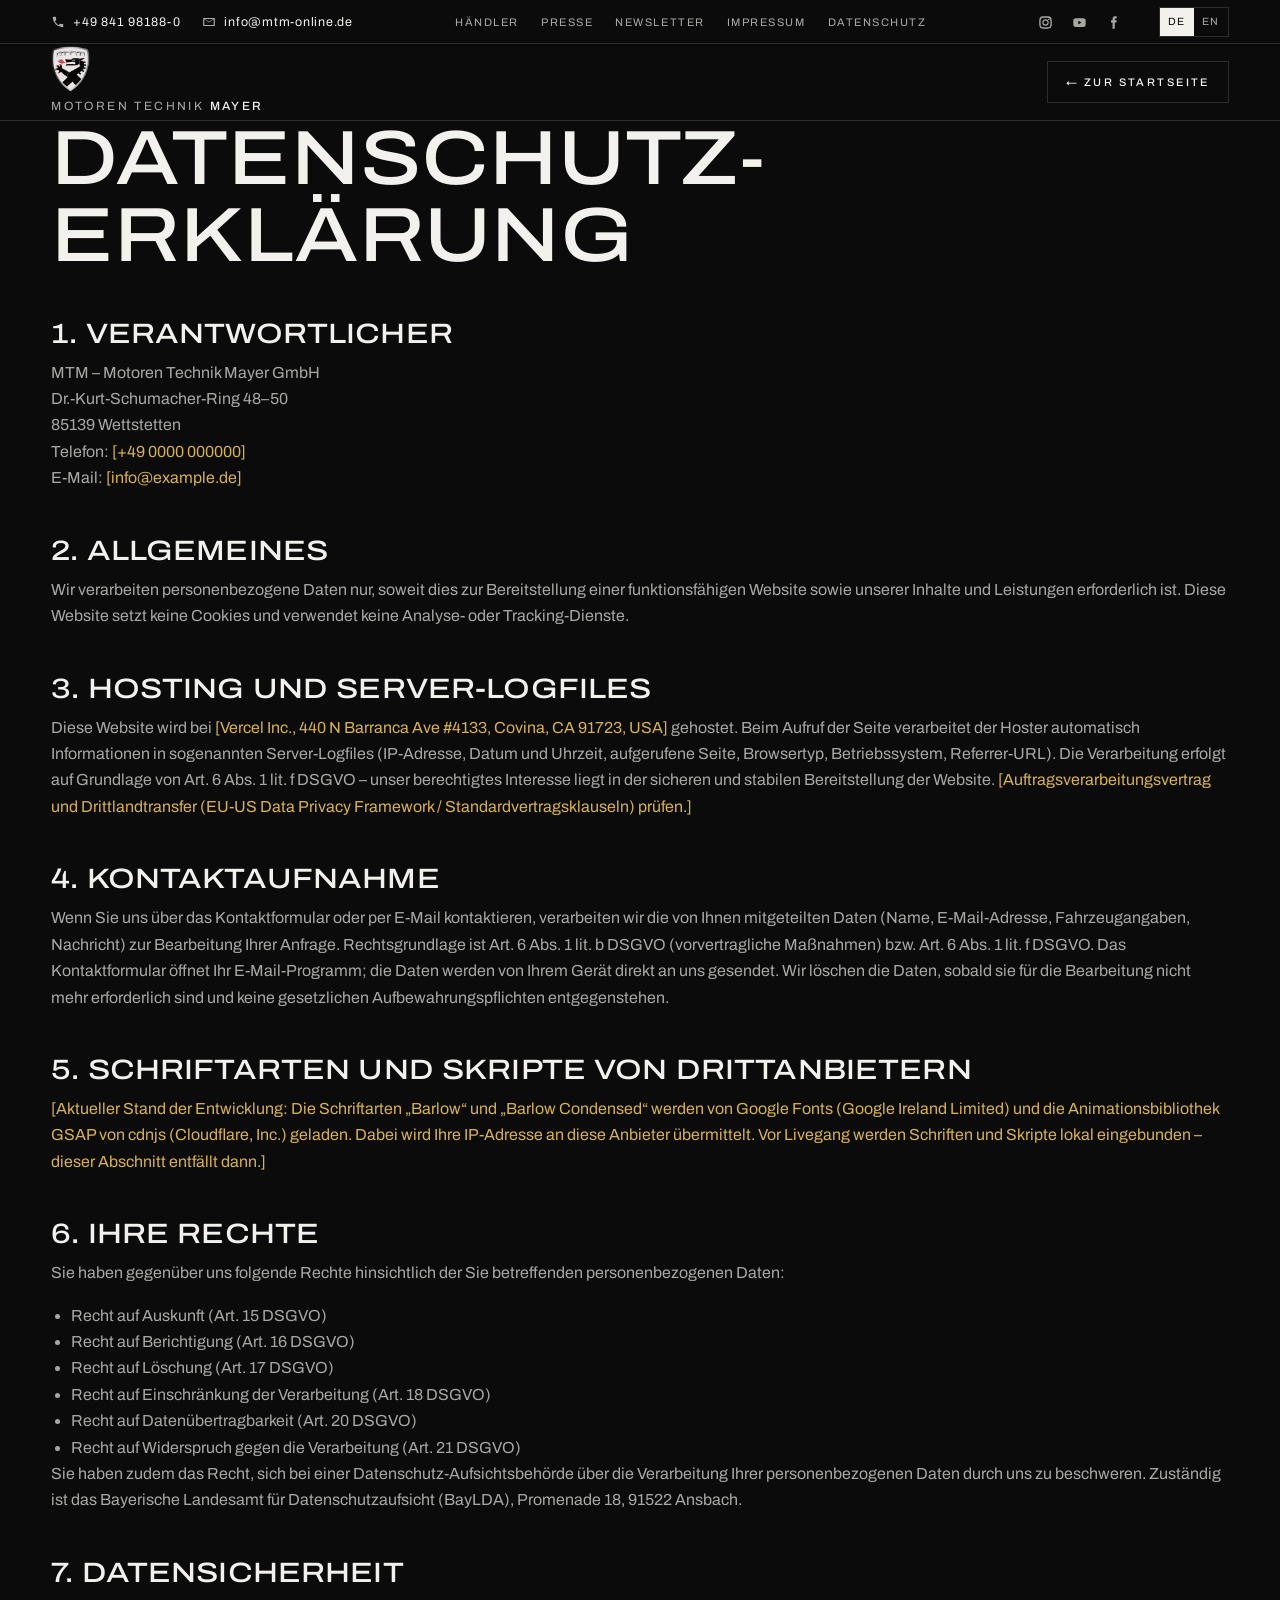
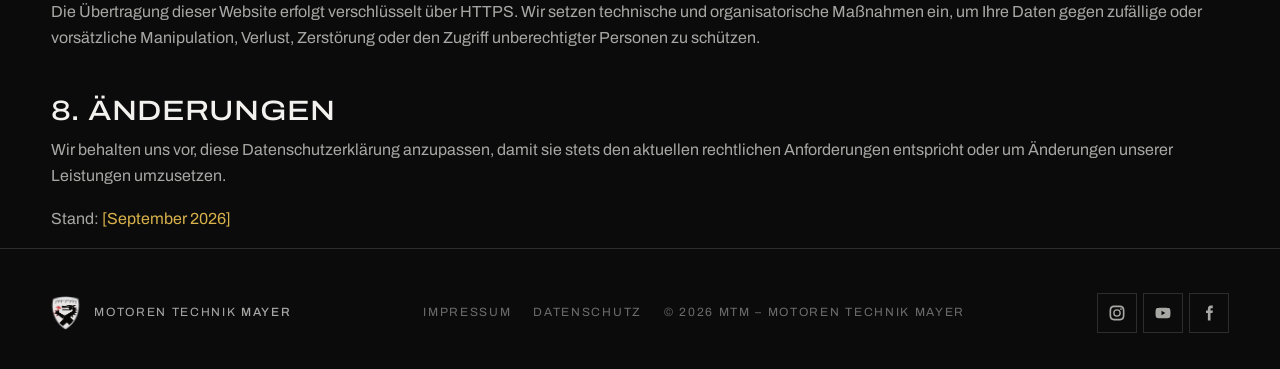
==== commit d367fa92: "Galeriebilder nach dem Laden vorwärmen (IO + Fallback), Versionsparameter an style.css/main.js gegen" ====
--- a/datenschutz.html
+++ b/datenschutz.html
@@ -11,7 +11,7 @@
 <link rel="preconnect" href="https://fonts.googleapis.com">
 <link rel="preconnect" href="https://fonts.gstatic.com" crossorigin>
 <link href="https://fonts.googleapis.com/css2?family=Archivo:wdth,wght@100..125,300..700&display=swap" rel="stylesheet">
-<link rel="stylesheet" href="style.css">
+<link rel="stylesheet" href="style.css?v=3">
 </head>
 <body>
 <header class="nav nav--static">
@@ -22,15 +22,15 @@
         <a href="mailto:info@mtm-online.de"><svg viewBox="0 0 24 24" aria-hidden="true"><path d="M3 5h18a1 1 0 0 1 1 1v12a1 1 0 0 1-1 1H3a1 1 0 0 1-1-1V6a1 1 0 0 1 1-1Zm1 2.4V17h16V7.4l-8 5.3-8-5.3ZM4.9 7l7.1 4.7L19.1 7H4.9Z"/></svg><span>info@mtm-online.de</span></a>
       </div>
       <nav class="topbar__links" aria-label="Service">
-        <a href="https://www.mtm-online.de/haendler/" target="_blank" rel="noopener">Händler</a>
-        <a href="https://www.mtm-online.de/presse/" target="_blank" rel="noopener">Presse</a>
-        <a href="https://www.mtm-online.de/newsletter/" target="_blank" rel="noopener">Newsletter</a>
+        <a href="haendler.html">Händler</a>
+        <a href="presse.html">Presse</a>
+        <a href="newsletter.html">Newsletter</a>
         <a href="impressum.html">Impressum</a>
         <a href="datenschutz.html">Datenschutz</a>
       </nav>
       <div class="topbar__side">
         <div class="social social--top"><ul class="social__list"><li><a href="https://www.instagram.com/mtmcars" target="_blank" rel="noopener" aria-label="MTM auf Instagram"><svg viewBox="0 0 24 24" aria-hidden="true"><path d="M12 4.2c2.5 0 2.8 0 3.8.1 2.6.1 3.8 1.3 3.9 3.9.1 1 .1 1.3.1 3.8s0 2.8-.1 3.8c-.1 2.6-1.3 3.8-3.9 3.9-1 .1-1.3.1-3.8.1s-2.8 0-3.8-.1c-2.6-.1-3.8-1.3-3.9-3.9-.1-1-.1-1.3-.1-3.8s0-2.8.1-3.8C4.4 5.6 5.6 4.4 8.2 4.3c1-.1 1.3-.1 3.8-.1ZM12 2C9.3 2 8.9 2 7.9 2.1 4.2 2.2 2.2 4.2 2.1 7.9 2 8.9 2 9.3 2 12s0 3.1.1 4.1c.1 3.7 2.1 5.7 5.8 5.8 1 .1 1.4.1 4.1.1s3.1 0 4.1-.1c3.7-.1 5.7-2.1 5.8-5.8.1-1 .1-1.4.1-4.1s0-3.1-.1-4.1c-.1-3.7-2.1-5.7-5.8-5.8C15.1 2 14.7 2 12 2Zm0 4.9a5.1 5.1 0 1 0 0 10.2 5.1 5.1 0 0 0 0-10.2Zm0 8.4a3.3 3.3 0 1 1 0-6.6 3.3 3.3 0 0 1 0 6.6Zm5.3-9.8a1.2 1.2 0 1 0 0 2.4 1.2 1.2 0 0 0 0-2.4Z"/></svg><span>Instagram</span></a></li><li><a href="https://www.youtube.com/user/mtmgmbh/videos" target="_blank" rel="noopener" aria-label="MTM auf YouTube"><svg viewBox="0 0 24 24" aria-hidden="true"><path d="M21.6 7.2a2.5 2.5 0 0 0-1.8-1.8C18.2 5 12 5 12 5s-6.2 0-7.8.4A2.5 2.5 0 0 0 2.4 7.2 26 26 0 0 0 2 12a26 26 0 0 0 .4 4.8 2.5 2.5 0 0 0 1.8 1.8C5.8 19 12 19 12 19s6.2 0 7.8-.4a2.5 2.5 0 0 0 1.8-1.8A26 26 0 0 0 22 12a26 26 0 0 0-.4-4.8ZM10 15V9l5.2 3L10 15Z"/></svg><span>YouTube</span></a></li><li><a href="https://www.facebook.com/motorentechnikmayer" target="_blank" rel="noopener" aria-label="MTM auf Facebook"><svg viewBox="0 0 24 24" aria-hidden="true"><path d="M14 8.5V6.8c0-.8.5-1.3 1.3-1.3H17V2h-2.6C11.6 2 10.5 4 10.5 6.4v2.1H8V12h2.5v10H14V12h2.7l.5-3.5H14Z"/></svg><span>Facebook</span></a></li></ul></div>
-        <div class="topbar__lang" aria-label="Sprache"><span aria-current="true">DE</span><a href="https://www.mtm-online.de/en/" hreflang="en" lang="en">EN</a></div>
+        <div class="topbar__lang" aria-label="Sprache"><span aria-current="true">DE</span><a href="index-en.html" hreflang="en" lang="en">EN</a></div>
       </div>
     </div>
   </div>
--- a/style.css
+++ b/style.css
@@ -172,6 +172,8 @@
     linear-gradient(90deg,rgba(11,11,12,.72) 0%,rgba(11,11,12,.35) 50%,rgba(11,11,12,.15) 100%),
     linear-gradient(180deg,rgba(11,11,12,.25),rgba(11,11,12,0) 30%,rgba(11,11,12,.6) 100%);
 }
+.hero__slide--bright .hero__media img{filter:none}
+.hero__slide--bright .hero__media::after{background:linear-gradient(180deg,rgba(11,11,12,.3),rgba(11,11,12,.12) 25%,rgba(11,11,12,.12) 50%,rgba(11,11,12,.6) 100%)}
 .hero__content{position:relative;z-index:2;height:100%;display:flex;flex-direction:column;justify-content:flex-end;padding-bottom:clamp(120px,16vh,180px)}
 .hero__title{
   font-size:clamp(44px,7.2vw,118px);line-height:.96;font-variation-settings:'wdth' 118;letter-spacing:-.005em;
@@ -252,7 +254,7 @@
 .iconbtn__arrow::after{content:"";position:absolute;right:0;top:-4px;width:8px;height:8px;border-top:1px solid currentColor;border-right:1px solid currentColor;transform:rotate(45deg)}
 .iconbtn__arrow--l{transform:rotate(180deg)}
 @media (hover:hover) and (pointer:fine){.iconbtn:hover{background:var(--dark);color:var(--paper)}}
-.scroller{overflow-x:auto;overscroll-behavior-x:contain;scroll-snap-type:x mandatory;scrollbar-width:none;cursor:grab;padding-bottom:6px}
+.scroller{overflow-x:auto;overscroll-behavior-x:contain;scroll-snap-type:x proximity;scrollbar-width:none;cursor:grab;padding-bottom:6px;-webkit-overflow-scrolling:touch}
 .scroller::-webkit-scrollbar{display:none}
 .scroller.is-dragging{cursor:grabbing;scroll-snap-type:none}
 .scroller__track{display:flex;gap:16px;padding-inline:max(var(--gutter),(100% - var(--max))/2);width:max-content}
@@ -293,6 +295,7 @@
 .specs li:last-child{border-right:0}
 .specs strong{font-size:clamp(30px,3vw,44px);font-weight:400;line-height:1;font-variation-settings:'wdth' 112}
 .specs span{font-size:11px;letter-spacing:.22em;text-transform:uppercase;color:var(--ink-3)}
+.specs strong span{font:inherit;letter-spacing:0;text-transform:none;color:inherit}
 
 /* ---------- technik (m-cantronic) ---------- */
 .technik{background:var(--bg);border-top:1px solid var(--line)}
@@ -323,8 +326,8 @@
 .scroller__ctrl--dark .iconbtn{border-color:var(--line);color:var(--ink)}
 @media (hover:hover) and (pointer:fine){.scroller__ctrl--dark .iconbtn:hover{background:var(--ink);color:var(--dark)}}
 .gal__item{flex:0 0 clamp(300px,34vw,560px);scroll-snap-align:start}
-.gal__item figure{margin:0;position:relative;aspect-ratio:3/2;overflow:hidden;background:var(--bg-2);border:1px solid var(--line)}
-.gal__item img{width:100%;height:100%;object-fit:cover;filter:saturate(.9);transition:transform .8s var(--ease-out);user-select:none;-webkit-user-drag:none}
+.gal__item figure{margin:0;position:relative;aspect-ratio:3/2;overflow:hidden;background:var(--bg-2);border:1px solid var(--line);contain:paint}
+.gal__item img{width:100%;height:100%;object-fit:cover;transition:transform .8s var(--ease-out);user-select:none;-webkit-user-drag:none}
 .gal__item figcaption{position:absolute;left:0;right:0;bottom:0;padding:44px 18px 16px;background:linear-gradient(180deg,rgba(11,11,12,0),rgba(11,11,12,.8));display:flex;flex-direction:column;gap:2px}
 .gal__item strong{font-size:14px;font-weight:500;text-transform:uppercase;letter-spacing:.06em;font-variation-settings:'wdth' 112}
 .gal__item span{font-size:12px;color:var(--ink-2)}
@@ -446,6 +449,55 @@
   .topbar__contact svg{width:15px;height:15px;opacity:1}
   .topbar__contact{gap:6px}
 }
+
+/* ---------- unterseiten: kopf, listen, händlersuche, impressum ---------- */
+.pagehead{padding:clamp(56px,8vw,120px) 0 clamp(40px,5vw,72px);background:var(--bg)}
+.pagehead--compact{padding-bottom:clamp(28px,3vw,44px)}
+.pagehead h1{font-size:clamp(44px,7.2vw,118px);font-variation-settings:'wdth' 118;line-height:.96;margin:14px 0 22px}
+.pagehead__text{max-width:720px;font-size:17px;color:var(--ink-2)}
+.pagehead .specs{margin-top:44px}
+.section__note{max-width:720px;margin-top:40px;color:var(--dark-2)}
+.section__note a{color:var(--dark);border-bottom:1px solid var(--line-dark)}
+.steps--3{grid-template-columns:repeat(3,1fr)}
+.steps--3 li:nth-child(n+4){border-top:1px solid var(--line-dark);padding-top:28px}
+.steps--3 li:nth-child(4){padding-left:0}
+.list-lines{list-style:none;margin:0;padding:0;border-top:1px solid var(--line)}
+.section--paper .list-lines{border-color:var(--line-dark)}
+.list-lines li{display:grid;grid-template-columns:minmax(0,.9fr) minmax(0,1.1fr);gap:8px 28px;padding:20px 0;border-bottom:1px solid var(--line)}
+.section--paper .list-lines li{border-color:var(--line-dark)}
+.list-lines strong{font-weight:500;font-size:15px;text-transform:uppercase;letter-spacing:.06em;font-variation-settings:'wdth' 112}
+.list-lines span{color:var(--ink-2);font-size:15px}
+.section--paper .list-lines span{color:var(--dark-2)}
+.finder__form{display:grid;grid-template-columns:1fr 1fr 1fr auto;gap:0 28px;align-items:end;margin-top:8px}
+.finder__form .btn{height:44px;padding:0 22px;font-size:11.5px;margin-bottom:6px}
+.field--select select{width:100%;appearance:none;-webkit-appearance:none;background:transparent url("data:image/svg+xml,%3Csvg xmlns='http://www.w3.org/2000/svg' width='12' height='8'%3E%3Cpath d='M1 1l5 5 5-5' fill='none' stroke='%23F2F1EE' stroke-width='1.2'/%3E%3C/svg%3E") no-repeat right 2px center;border:0;border-bottom:1px solid var(--line);color:var(--ink);font:inherit;font-size:16px;padding:12px 24px 12px 0;border-radius:0;cursor:pointer}
+.field--select select:focus{outline:0;border-color:var(--ink)}
+.field--select select option{background:var(--bg-2);color:var(--ink)}
+.finder__count{margin:28px 0 12px}
+.dealers{list-style:none;margin:0;padding:0;display:grid;grid-template-columns:repeat(3,minmax(0,1fr));gap:1px;background:var(--line);border:1px solid var(--line)}
+.dealer{background:var(--bg);padding:26px 24px 22px;display:flex;flex-direction:column;gap:8px;min-height:230px}
+.dealer[hidden]{display:none}
+.dealer__country{font-size:11px;letter-spacing:.2em;text-transform:uppercase;color:var(--ink-3)}
+.dealer h3{font-size:16px;font-weight:500;text-transform:uppercase;letter-spacing:.04em;font-variation-settings:'wdth' 112;line-height:1.25;margin:2px 0 4px}
+.dealer p{margin:0;font-size:14.5px;color:var(--ink-2);line-height:1.5}
+.dealer__contact a{border-bottom:1px solid var(--line);transition:border-color var(--dur)}
+.dealer__actions{margin-top:auto!important;padding-top:16px;display:flex;gap:22px;flex-wrap:wrap}
+.dealer__actions .link{font-size:11px}
+.finder__empty{margin-top:28px;color:var(--ink-2)}
+.finder__empty a{border-bottom:1px solid var(--line)}
+@media (hover:hover) and (pointer:fine){.dealer__contact a:hover{border-color:var(--ink)}}
+.legal__grid{display:grid;grid-template-columns:repeat(3,minmax(0,1fr));gap:1px;background:var(--line-dark);border:1px solid var(--line-dark);margin-bottom:clamp(48px,6vw,88px)}
+.legal__grid > div{background:var(--paper);padding:26px 24px 24px}
+.legal__grid .label{display:block;margin-bottom:12px}
+.legal__grid p{margin:0;font-size:15.5px;line-height:1.6;color:var(--dark)}
+.legal__grid a{border-bottom:1px solid var(--line-dark)}
+.legal__text{max-width:760px}
+.legal__text h2{font-size:clamp(20px,2.2vw,26px);margin:40px 0 10px}
+.legal__text h2:first-child{margin-top:0}
+.legal__text p{color:var(--dark-2)}
+.legal .todo{color:var(--warn)}
+@media (max-width:1100px){.steps--3{grid-template-columns:1fr 1fr}.steps--3 li:nth-child(n+3){border-top:1px solid var(--line-dark);padding-top:28px}.steps--3 li:nth-child(odd){padding-left:0}.steps--3 li:nth-child(even){padding-left:32px}.dealers{grid-template-columns:repeat(2,minmax(0,1fr))}.finder__form{grid-template-columns:1fr 1fr}}
+@media (max-width:640px){.steps--3{grid-template-columns:1fr}.steps--3 li{padding-left:0!important;border-top:1px solid var(--line-dark);padding-top:24px}.list-lines li{grid-template-columns:1fr}.dealers{grid-template-columns:1fr}.finder__form{grid-template-columns:1fr}.legal__grid{grid-template-columns:1fr}}
 
 /* ---------- responsive ---------- */
 @media (max-width:1100px){
@@ -500,10 +552,9 @@
 .nav__brand-text strong{color:var(--ink)}
 .btn--ghost{border-color:var(--line);color:var(--ink)}
 .btn--sm{min-height:42px;padding:0 18px;font-size:11px}
-.legal{padding:clamp(48px,6vw,80px) 0 clamp(80px,10vw,140px)}
-.legal .container{max-width:760px}
 .legal h1{font-size:clamp(36px,6vw,80px);font-variation-settings:'wdth' 118;line-height:1;margin-bottom:36px}
 .legal h2{font-size:clamp(20px,2.4vw,28px);margin:44px 0 12px}
+.legal .container{max-width:none}
 .legal p,.legal li{color:var(--ink-2)}
 .legal ul{padding-left:20px;list-style:disc}
 .legal a{color:var(--ink);border-bottom:1px solid var(--line)}
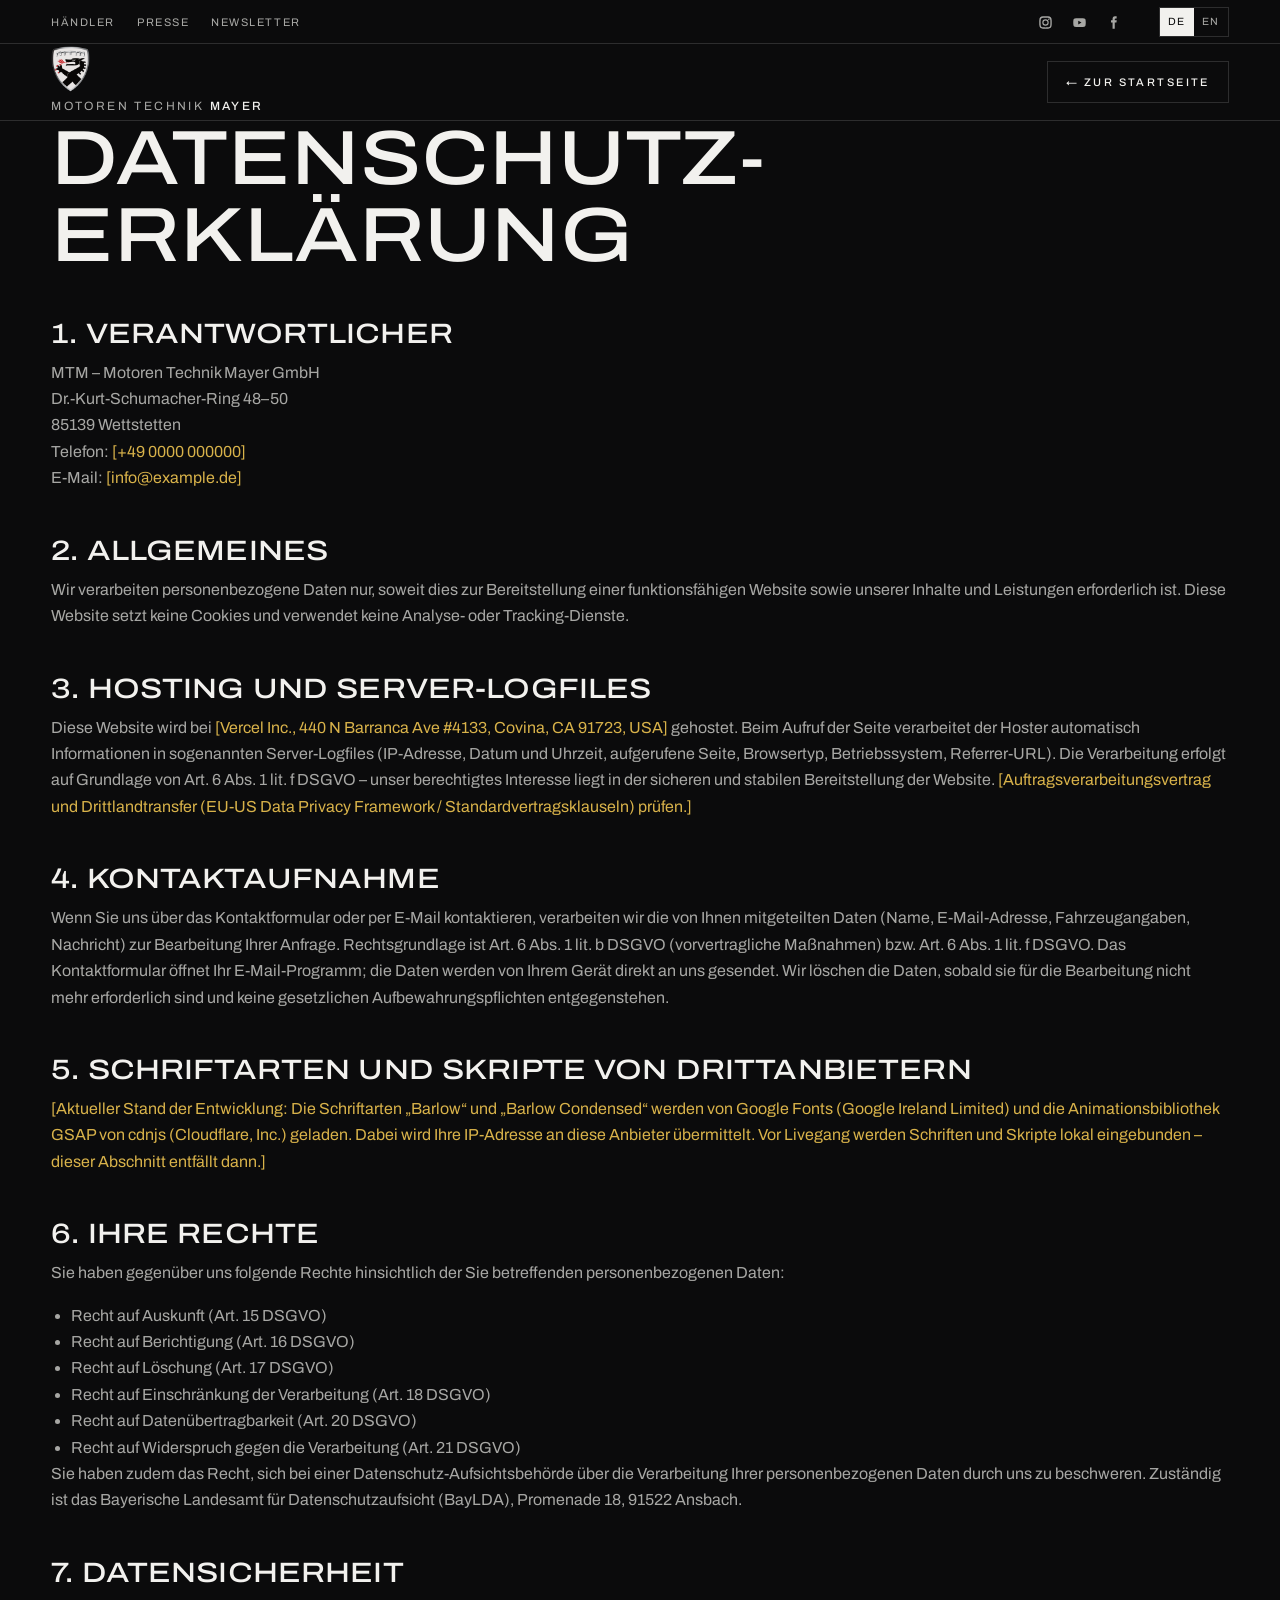
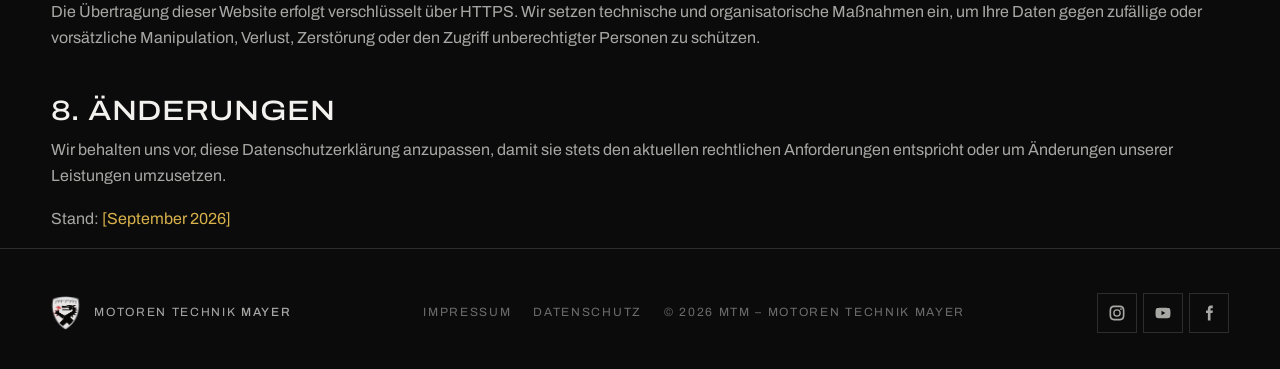
==== commit 8ed5f4a1: "Topbar ohne Telefon/E-Mail/Impressum/Datenschutz, Scroll-Hinweis entfernt, Pangaea-Galeriebild ohne " ====
--- a/datenschutz.html
+++ b/datenschutz.html
@@ -11,22 +11,16 @@
 <link rel="preconnect" href="https://fonts.googleapis.com">
 <link rel="preconnect" href="https://fonts.gstatic.com" crossorigin>
 <link href="https://fonts.googleapis.com/css2?family=Archivo:wdth,wght@100..125,300..700&display=swap" rel="stylesheet">
-<link rel="stylesheet" href="style.css?v=3">
+<link rel="stylesheet" href="style.css?v=4">
 </head>
 <body>
 <header class="nav nav--static">
   <div class="topbar">
     <div class="topbar__inner">
-      <div class="topbar__contact">
-        <a href="tel:+49841981880"><svg viewBox="0 0 24 24" aria-hidden="true"><path d="M6.6 10.8a15.1 15.1 0 0 0 6.6 6.6l2.2-2.2a1 1 0 0 1 1-.25c1.1.37 2.3.57 3.6.57a1 1 0 0 1 1 1V20a1 1 0 0 1-1 1A17 17 0 0 1 3 4a1 1 0 0 1 1-1h3.5a1 1 0 0 1 1 1c0 1.25.2 2.45.57 3.57a1 1 0 0 1-.25 1L6.6 10.8Z"/></svg><span>+49 841 98188-0</span></a>
-        <a href="mailto:info@mtm-online.de"><svg viewBox="0 0 24 24" aria-hidden="true"><path d="M3 5h18a1 1 0 0 1 1 1v12a1 1 0 0 1-1 1H3a1 1 0 0 1-1-1V6a1 1 0 0 1 1-1Zm1 2.4V17h16V7.4l-8 5.3-8-5.3ZM4.9 7l7.1 4.7L19.1 7H4.9Z"/></svg><span>info@mtm-online.de</span></a>
-      </div>
       <nav class="topbar__links" aria-label="Service">
         <a href="haendler.html">Händler</a>
         <a href="presse.html">Presse</a>
         <a href="newsletter.html">Newsletter</a>
-        <a href="impressum.html">Impressum</a>
-        <a href="datenschutz.html">Datenschutz</a>
       </nav>
       <div class="topbar__side">
         <div class="social social--top"><ul class="social__list"><li><a href="https://www.instagram.com/mtmcars" target="_blank" rel="noopener" aria-label="MTM auf Instagram"><svg viewBox="0 0 24 24" aria-hidden="true"><path d="M12 4.2c2.5 0 2.8 0 3.8.1 2.6.1 3.8 1.3 3.9 3.9.1 1 .1 1.3.1 3.8s0 2.8-.1 3.8c-.1 2.6-1.3 3.8-3.9 3.9-1 .1-1.3.1-3.8.1s-2.8 0-3.8-.1c-2.6-.1-3.8-1.3-3.9-3.9-.1-1-.1-1.3-.1-3.8s0-2.8.1-3.8C4.4 5.6 5.6 4.4 8.2 4.3c1-.1 1.3-.1 3.8-.1ZM12 2C9.3 2 8.9 2 7.9 2.1 4.2 2.2 2.2 4.2 2.1 7.9 2 8.9 2 9.3 2 12s0 3.1.1 4.1c.1 3.7 2.1 5.7 5.8 5.8 1 .1 1.4.1 4.1.1s3.1 0 4.1-.1c3.7-.1 5.7-2.1 5.8-5.8.1-1 .1-1.4.1-4.1s0-3.1-.1-4.1c-.1-3.7-2.1-5.7-5.8-5.8C15.1 2 14.7 2 12 2Zm0 4.9a5.1 5.1 0 1 0 0 10.2 5.1 5.1 0 0 0 0-10.2Zm0 8.4a3.3 3.3 0 1 1 0-6.6 3.3 3.3 0 0 1 0 6.6Zm5.3-9.8a1.2 1.2 0 1 0 0 2.4 1.2 1.2 0 0 0 0-2.4Z"/></svg><span>Instagram</span></a></li><li><a href="https://www.youtube.com/user/mtmgmbh/videos" target="_blank" rel="noopener" aria-label="MTM auf YouTube"><svg viewBox="0 0 24 24" aria-hidden="true"><path d="M21.6 7.2a2.5 2.5 0 0 0-1.8-1.8C18.2 5 12 5 12 5s-6.2 0-7.8.4A2.5 2.5 0 0 0 2.4 7.2 26 26 0 0 0 2 12a26 26 0 0 0 .4 4.8 2.5 2.5 0 0 0 1.8 1.8C5.8 19 12 19 12 19s6.2 0 7.8-.4a2.5 2.5 0 0 0 1.8-1.8A26 26 0 0 0 22 12a26 26 0 0 0-.4-4.8ZM10 15V9l5.2 3L10 15Z"/></svg><span>YouTube</span></a></li><li><a href="https://www.facebook.com/motorentechnikmayer" target="_blank" rel="noopener" aria-label="MTM auf Facebook"><svg viewBox="0 0 24 24" aria-hidden="true"><path d="M14 8.5V6.8c0-.8.5-1.3 1.3-1.3H17V2h-2.6C11.6 2 10.5 4 10.5 6.4v2.1H8V12h2.5v10H14V12h2.7l.5-3.5H14Z"/></svg><span>Facebook</span></a></li></ul></div>
--- a/style.css
+++ b/style.css
@@ -428,6 +428,7 @@
 .topbar{position:relative;font-size:11px;letter-spacing:.14em;text-transform:uppercase;color:var(--ink-2);border-bottom:1px solid var(--line);max-height:44px;overflow:hidden;transition:max-height .4s var(--ease-out),opacity .3s var(--ease-out)}
 .nav.is-scrolled .topbar{max-height:0;opacity:0;border-color:transparent}
 .topbar__inner{width:min(100% - 2*var(--gutter),var(--max));margin-inline:auto;height:44px;display:flex;align-items:center;justify-content:space-between;gap:24px}
+.topbar__links{margin-right:auto}
 .topbar__contact,.topbar__links,.topbar__side,.topbar__lang{display:flex;align-items:center;gap:22px}
 .topbar__contact a{display:inline-flex;align-items:center;gap:8px;letter-spacing:.06em;text-transform:none;font-size:12.5px;color:var(--ink)}
 .topbar__contact svg{width:14px;height:14px;fill:currentColor;opacity:.7}
@@ -442,7 +443,8 @@
   .topbar__links a:hover,.topbar__lang a:hover{color:var(--ink)}
   .social--top .social__list a:hover{background:transparent;color:var(--ink)}
 }
-@media (max-width:1100px){.topbar__links{display:none}}
+@media (max-width:1100px){.topbar__links{gap:16px}}
+@media (max-width:640px){.topbar__links{gap:12px;font-size:10.5px}.topbar__links a:nth-child(3){display:none}.topbar__side{gap:10px}.social--top .social__list a{width:30px;height:30px}.topbar__lang{margin-left:0}.topbar__lang > *{min-width:30px;height:26px;padding:0 4px}}
 @media (max-width:640px){
   .topbar__contact a span{position:absolute;width:1px;height:1px;overflow:hidden;clip:rect(0 0 0 0)}
   .topbar__contact a{width:34px;height:34px;justify-content:center;border:1px solid var(--line)}
